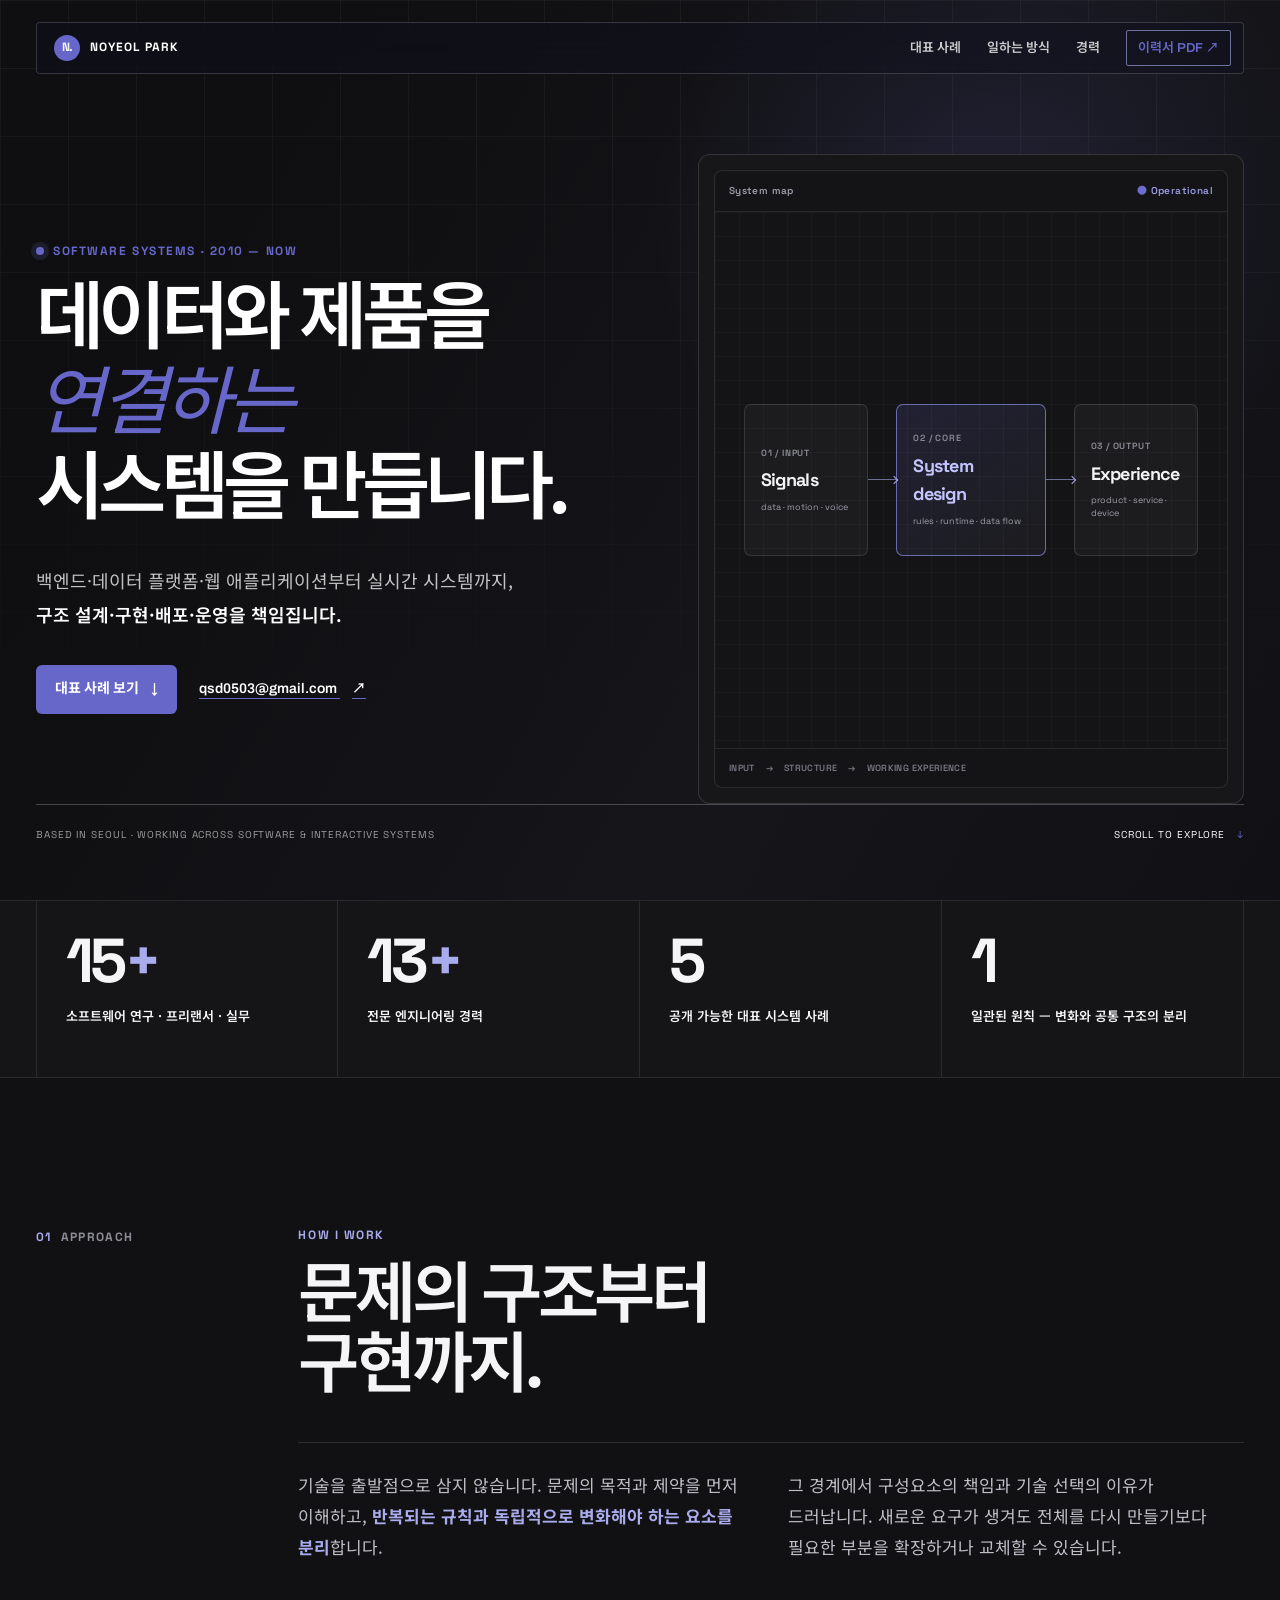
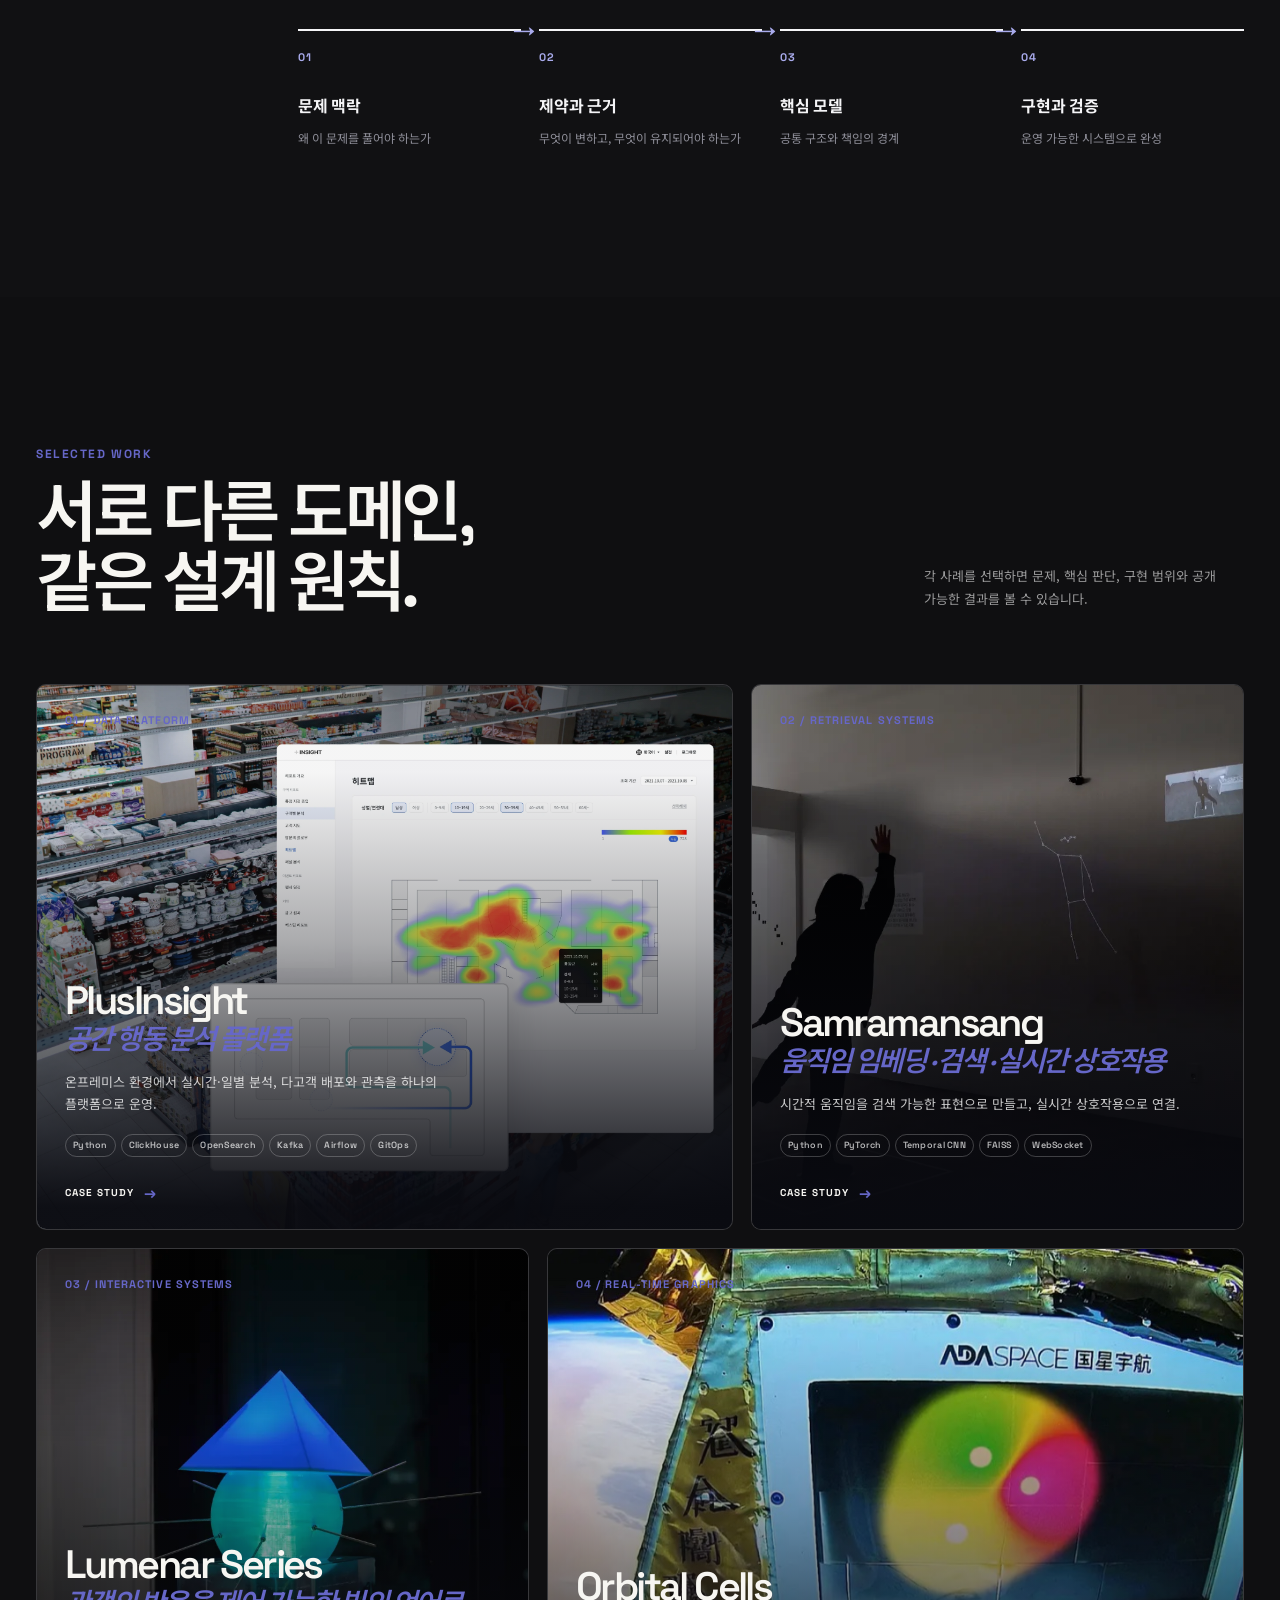
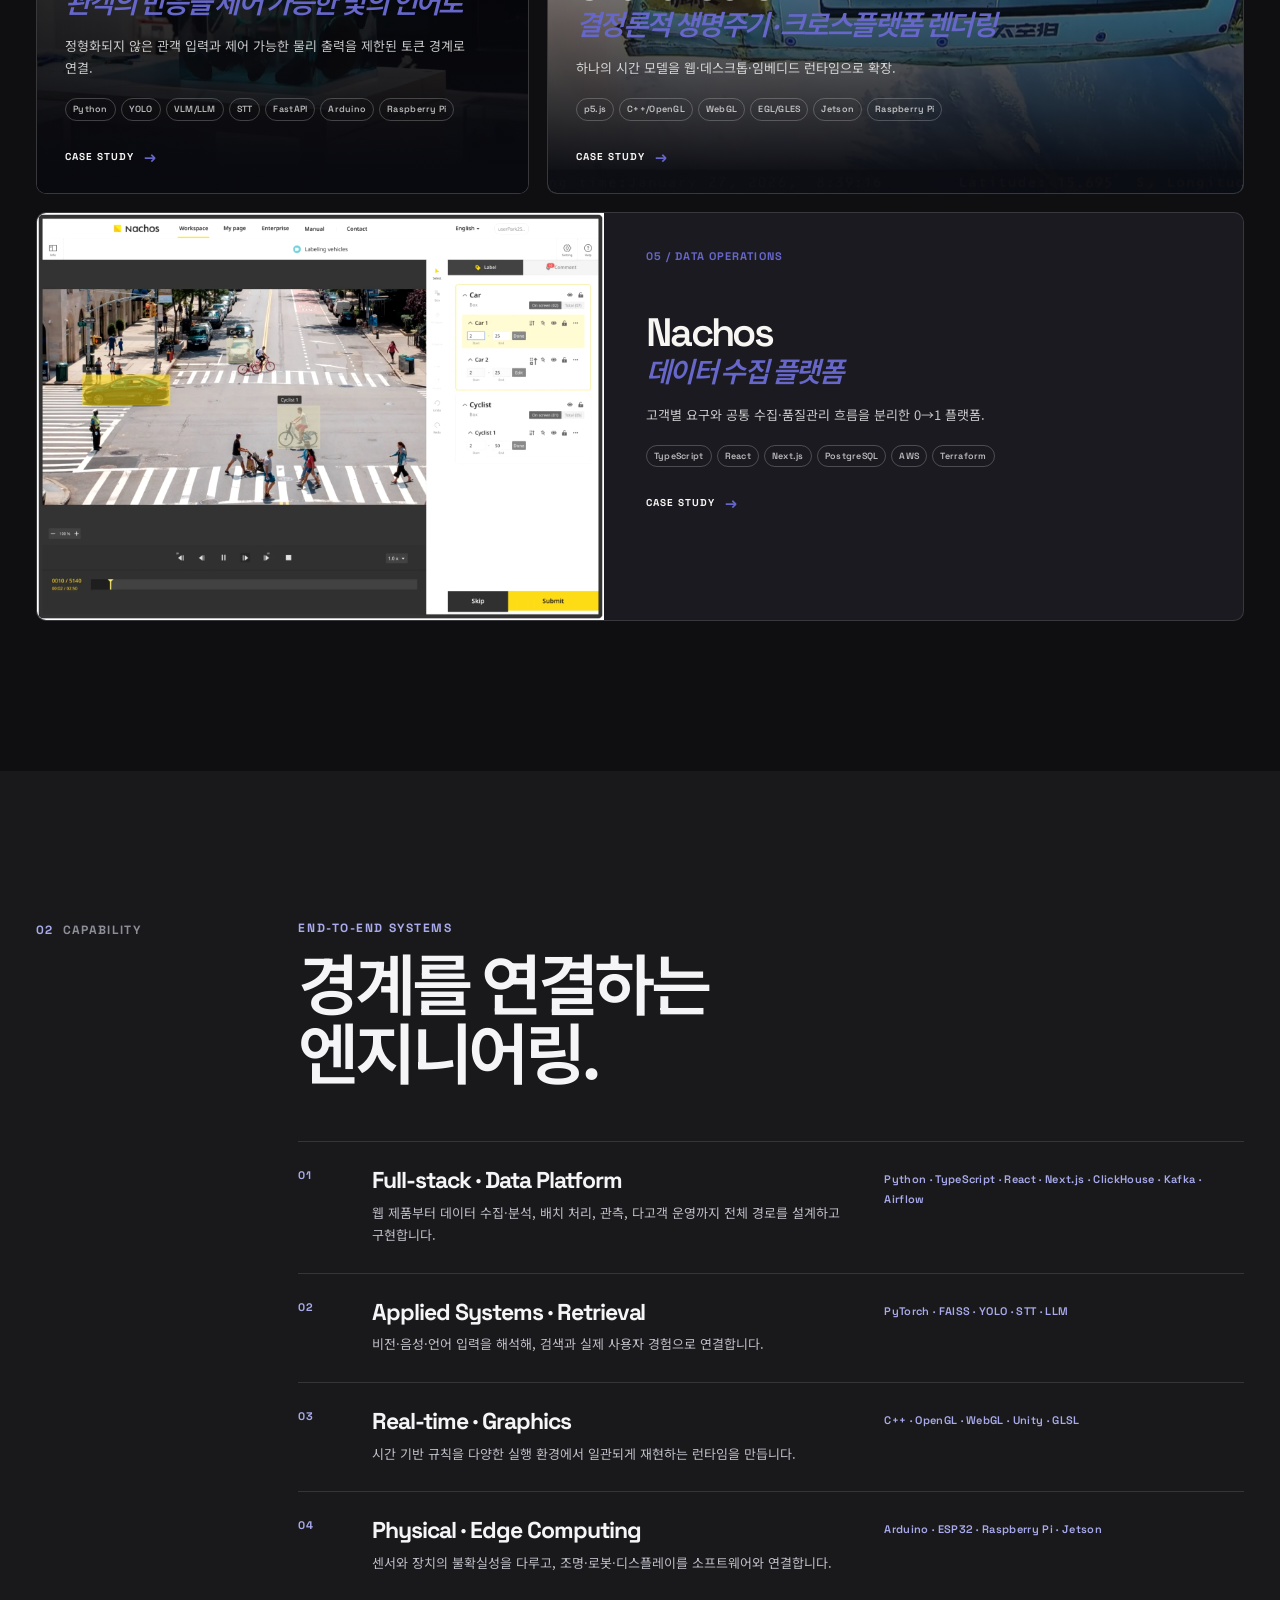
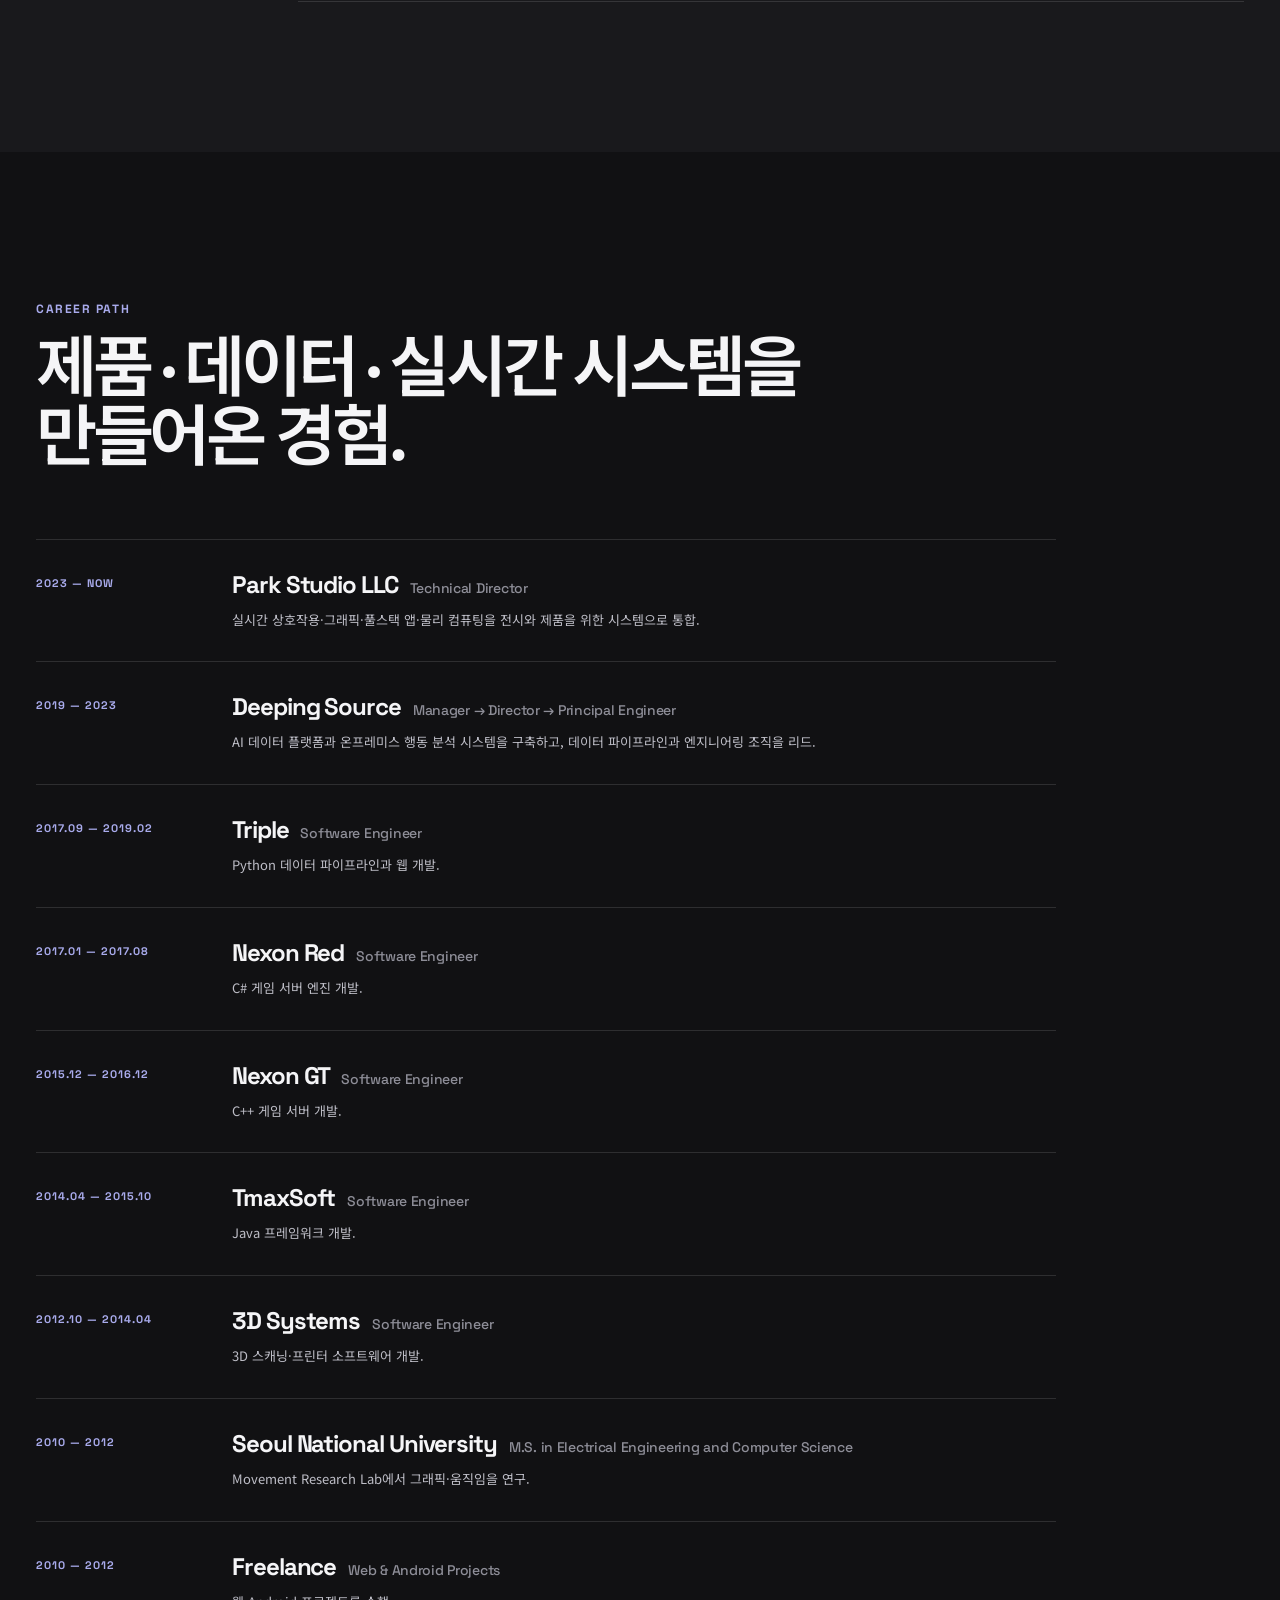
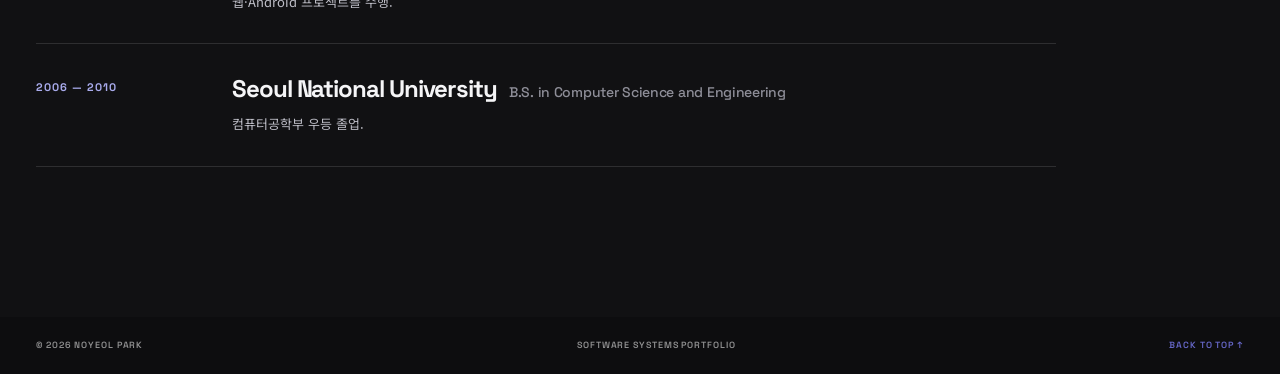
==== index.html @ 17228799 "Add initial project structure and files for portfolio site" ====
<!doctype html>
<html lang="ko">
  <head>
    <meta charset="UTF-8" />
    <meta name="viewport" content="width=device-width, initial-scale=1.0" />
    <meta
      name="description"
      content="박노열 — Backend, Data Systems와 실시간 인터랙티브 시스템을 설계하는 Senior Software Engineer 포트폴리오"
    />
    <title>박노열 — Senior Software Engineer</title>
    <link rel="icon" type="image/svg+xml" href="favicon.svg" />
    <link rel="preconnect" href="https://fonts.googleapis.com" />
    <link rel="preconnect" href="https://fonts.gstatic.com" crossorigin />
    <link
      href="https://fonts.googleapis.com/css2?family=Archivo:wght@400;500;600;700&family=Space+Grotesk:wght@400;500;600;700&family=Noto+Sans+KR:wght@400;500;600;700&display=swap"
      rel="stylesheet"
    />
    <link rel="stylesheet" href="styles.css" />
    <script src="script.js" defer></script>
  </head>
  <body>
    <a class="skip-link" href="#main">본문으로 건너뛰기</a>

    <header class="site-header" data-header>
      <div class="shell nav-wrap">
        <a class="brand" href="#top" aria-label="박노열 포트폴리오 처음으로">
          <span class="brand-mark" aria-hidden="true">N.</span>
          <span class="brand-name">NOYEOL PARK</span>
        </a>
        <button class="menu-button" type="button" aria-expanded="false" aria-controls="site-nav" data-menu-button>
          <span class="sr-only" data-menu-label>메뉴 열기</span>
          <svg viewBox="0 0 24 24" aria-hidden="true"><path d="M3 7h18M3 12h18M3 17h18" /></svg>
        </button>
        <nav class="site-nav" id="site-nav" aria-label="주 메뉴" data-menu>
          <a href="#work">대표 사례</a>
          <a href="#approach">일하는 방식</a>
          <a href="#career">경력</a>
          <a class="nav-resume" href="Noyeol_Resume.pdf" target="_blank" rel="noreferrer">이력서 PDF <span aria-hidden="true">↗</span></a>
        </nav>
      </div>
    </header>

    <main id="main">
      <section class="hero section" id="top">
        <div class="hero-grid shell">
          <div class="hero-copy reveal">
            <p class="eyebrow"><span class="status-dot" aria-hidden="true"></span> SOFTWARE SYSTEMS · 2010 — NOW</p>
            <h1><span class="hero-title-line">데이터와 제품을</span><span><em>연결하는</em><br />시스템을 만듭니다.</span></h1>
            <p class="hero-lede">
              백엔드·데이터 플랫폼·웹 애플리케이션부터 실시간 시스템까지,<br />
              <strong>구조 설계·구현·배포·운영을 책임집니다.</strong>
            </p>
            <div class="hero-actions">
              <a class="button button-primary" href="#work">대표 사례 보기 <span aria-hidden="true">↓</span></a>
              <a class="text-link" href="mailto:qsd0503@gmail.com">qsd0503@gmail.com <span aria-hidden="true">↗</span></a>
            </div>
          </div>
          <div class="hero-art reveal" aria-label="시스템의 입력과 출력이 연결되는 구조 다이어그램" role="img">
            <div class="system-map">
              <div class="system-map-bar"><span>System map</span><span class="map-status">● Operational</span></div>
              <div class="system-map-body">
                <div class="map-node"><small>01 / INPUT</small><strong>Signals</strong><span>data · motion · voice</span></div>
                <div class="map-link" aria-hidden="true"></div>
                <div class="map-node map-node--core"><small>02 / CORE</small><strong>System design</strong><span>rules · runtime · data flow</span></div>
                <div class="map-link" aria-hidden="true"></div>
                <div class="map-node"><small>03 / OUTPUT</small><strong>Experience</strong><span>product · service · device</span></div>
              </div>
              <div class="system-map-footer"><span>INPUT</span><span>→</span><span>STRUCTURE</span><span>→</span><span>WORKING EXPERIENCE</span></div>
            </div>
          </div>
        </div>
        <div class="shell hero-foot reveal">
          <p>BASED IN SEOUL · WORKING ACROSS SOFTWARE &amp; INTERACTIVE SYSTEMS</p>
          <a href="#approach" class="scroll-cue">SCROLL TO EXPLORE <span aria-hidden="true">↓</span></a>
        </div>
      </section>

      <section class="proof-strip" aria-label="핵심 경력 요약">
        <div class="shell proof-grid">
          <div class="proof-item reveal"><strong>15<span>+</span></strong><p>소프트웨어 연구 · 프리랜서 · 실무</p></div>
          <div class="proof-item reveal"><strong>13<span>+</span></strong><p>전문 엔지니어링 경력</p></div>
          <div class="proof-item reveal"><strong>5</strong><p>공개 가능한 대표 시스템 사례</p></div>
          <div class="proof-item reveal"><strong>1</strong><p>일관된 원칙 — 변화와 공통 구조의 분리</p></div>
        </div>
      </section>

      <section class="section approach" id="approach">
        <div class="shell section-grid">
          <div class="section-kicker reveal"><span>01</span><p>APPROACH</p></div>
          <div class="approach-content">
            <p class="section-overline reveal">HOW I WORK</p>
            <h2 class="reveal">문제의 구조부터<br />구현까지.</h2>
            <div class="approach-statement reveal">
              <p>
                기술을 출발점으로 삼지 않습니다. 문제의 목적과 제약을 먼저 이해하고,
                <strong>반복되는 규칙과 독립적으로 변화해야 하는 요소를 분리</strong>합니다.
              </p>
              <p>
                그 경계에서 구성요소의 책임과 기술 선택의 이유가 드러납니다. 새로운 요구가 생겨도
                전체를 다시 만들기보다 필요한 부분을 확장하거나 교체할 수 있습니다.
              </p>
            </div>
            <ol class="reasoning-path reveal" aria-label="문제를 시스템으로 만드는 과정">
              <li><span>01</span><strong>문제 맥락</strong><small>왜 이 문제를 풀어야 하는가</small></li>
              <li><span>02</span><strong>제약과 근거</strong><small>무엇이 변하고, 무엇이 유지되어야 하는가</small></li>
              <li><span>03</span><strong>핵심 모델</strong><small>공통 구조와 책임의 경계</small></li>
              <li><span>04</span><strong>구현과 검증</strong><small>운영 가능한 시스템으로 완성</small></li>
            </ol>
          </div>
        </div>
      </section>

      <section class="section work" id="work">
        <div class="shell">
          <div class="section-heading reveal">
            <div>
              <p class="section-overline">SELECTED WORK</p>
              <h2>서로 다른 도메인,<br />같은 설계 원칙.</h2>
            </div>
            <p class="heading-note">각 사례를 선택하면 문제, 핵심 판단, 구현 범위와 공개 가능한 결과를 볼 수 있습니다.</p>
          </div>

          <div class="project-grid">
            <a class="project-card project-card--wide reveal" href="case-studies/plusinsight.html">
              <span class="project-image"><img src="assets/images/plusinsight/store-insight.webp" alt="PlusInsight 공간 행동 분석 대시보드 화면" width="2450" height="1795" loading="lazy" decoding="async" /></span>
              <span class="project-body">
                <span class="project-number">01 / DATA PLATFORM</span>
                <span class="project-title">PlusInsight<br /><em>공간 행동 분석 플랫폼</em></span>
                <span class="project-summary">온프레미스 환경에서 실시간·일별 분석, 다고객 배포와 관측을 하나의 플랫폼으로 운영.</span>
                <span class="project-tags"><i>Python</i><i>ClickHouse</i><i>OpenSearch</i><i>Kafka</i><i>Airflow</i><i>GitOps</i></span>
                <span class="project-cta">CASE STUDY <b aria-hidden="true">→</b></span>
              </span>
            </a>

            <a class="project-card project-card--image-dark reveal" href="case-studies/samramansang.html">
              <span class="project-image"><img src="assets/images/samramansang/card.webp" alt="Samramansang 전시에서 관객의 움직임과 포즈가 연결된 화면" width="1600" height="901" loading="lazy" decoding="async" /></span>
              <span class="project-body">
                <span class="project-number">02 / RETRIEVAL SYSTEMS</span>
                <span class="project-title">Samramansang<br /><em>움직임 임베딩 · 검색 · 실시간 상호작용</em></span>
                <span class="project-summary">시간적 움직임을 검색 가능한 표현으로 만들고, 실시간 상호작용으로 연결.</span>
                <span class="project-tags"><i>Python</i><i>PyTorch</i><i>Temporal CNN</i><i>FAISS</i><i>WebSocket</i></span>
                <span class="project-cta">CASE STUDY <b aria-hidden="true">→</b></span>
              </span>
            </a>

            <a class="project-card project-card--image-bright reveal" href="case-studies/lumenar.html">
              <span class="project-image"><img src="assets/images/lumemaru/card.webp" alt="Lumemaru 인터랙티브 조명 설치물" width="1600" height="839" loading="lazy" decoding="async" /></span>
              <span class="project-body">
                <span class="project-number">03 / INTERACTIVE SYSTEMS</span>
                <span class="project-title">Lumenar Series<br /><em>관객의 반응을 제어 가능한 빛의 언어로</em></span>
                <span class="project-summary">정형화되지 않은 관객 입력과 제어 가능한 물리 출력을 제한된 토큰 경계로 연결.</span>
                <span class="project-tags"><i>Python</i><i>YOLO</i><i>VLM/LLM</i><i>STT</i><i>FastAPI</i><i>Arduino</i><i>Raspberry Pi</i></span>
                <span class="project-cta">CASE STUDY <b aria-hidden="true">→</b></span>
              </span>
            </a>

            <a class="project-card project-card--orbital reveal" href="case-studies/orbital-cells.html">
              <span class="project-image"><img src="assets/images/orbital_cells/orbital-cells-in-orbit.jpg" alt="Orbital Cells 작품이 위성에서 렌더링된 장면" width="1100" height="618" loading="lazy" decoding="async" /></span>
              <span class="project-body">
                <span class="project-number">04 / REAL-TIME GRAPHICS</span>
                <span class="project-title">Orbital Cells<br /><em>결정론적 생명주기 · 크로스플랫폼 렌더링</em></span>
                <span class="project-summary">하나의 시간 모델을 웹·데스크톱·임베디드 런타임으로 확장.</span>
                <span class="project-tags"><i>p5.js</i><i>C++/OpenGL</i><i>WebGL</i><i>EGL/GLES</i><i>Jetson</i><i>Raspberry Pi</i></span>
                <span class="project-cta">CASE STUDY <b aria-hidden="true">→</b></span>
              </span>
            </a>

            <a class="project-card project-card--nachos reveal" href="case-studies/nachos.html">
              <span class="nachos-visual" aria-hidden="true">
                <img src="assets/images/nachos/card.webp" alt="" width="1600" height="1148" loading="lazy" decoding="async" />
              </span>
              <span class="project-body">
                <span class="project-number">05 / DATA OPERATIONS</span>
                <span class="project-title">Nachos<br /><em>데이터 수집 플랫폼</em></span>
                <span class="project-summary">고객별 요구와 공통 수집·품질관리 흐름을 분리한 0→1 플랫폼.</span>
                <span class="project-tags"><i>TypeScript</i><i>React</i><i>Next.js</i><i>PostgreSQL</i><i>AWS</i><i>Terraform</i></span>
                <span class="project-cta">CASE STUDY <b aria-hidden="true">→</b></span>
              </span>
            </a>
          </div>
        </div>
      </section>

      <section class="section capability" id="capability">
        <div class="shell section-grid">
          <div class="section-kicker reveal"><span>02</span><p>CAPABILITY</p></div>
          <div>
            <div class="section-heading section-heading--compact reveal">
              <div><p class="section-overline">END-TO-END SYSTEMS</p><h2>경계를 연결하는<br />엔지니어링.</h2></div>
            </div>
            <div class="capability-list">
              <article class="capability-row reveal"><span>01</span><div><h3>Full-stack · Data Platform</h3><p>웹 제품부터 데이터 수집·분석, 배치 처리, 관측, 다고객 운영까지 전체 경로를 설계하고 구현합니다.</p></div><p class="tech-list">Python · TypeScript · React · Next.js · ClickHouse · Kafka · Airflow</p></article>
              <article class="capability-row reveal"><span>02</span><div><h3>Applied Systems · Retrieval</h3><p>비전·음성·언어 입력을 해석해, 검색과 실제 사용자 경험으로 연결합니다.</p></div><p class="tech-list">PyTorch · FAISS · YOLO · STT · LLM</p></article>
              <article class="capability-row reveal"><span>03</span><div><h3>Real-time · Graphics</h3><p>시간 기반 규칙을 다양한 실행 환경에서 일관되게 재현하는 런타임을 만듭니다.</p></div><p class="tech-list">C++ · OpenGL · WebGL · Unity · GLSL</p></article>
              <article class="capability-row reveal"><span>04</span><div><h3>Physical · Edge Computing</h3><p>센서와 장치의 불확실성을 다루고, 조명·로봇·디스플레이를 소프트웨어와 연결합니다.</p></div><p class="tech-list">Arduino · ESP32 · Raspberry Pi · Jetson</p></article>
            </div>
          </div>
        </div>
      </section>

      <section class="section career" id="career">
        <div class="shell">
          <div class="section-heading reveal">
            <div><p class="section-overline">CAREER PATH</p><h2>제품 · 데이터 · 실시간 시스템을<br />만들어온 경험.</h2></div>
          </div>
          <ol class="timeline">
            <li class="reveal"><p class="timeline-date">2023 — NOW</p><div><h3>Park Studio LLC <span>Technical Director</span></h3><p>실시간 상호작용·그래픽·풀스택 앱·물리 컴퓨팅을 전시와 제품을 위한 시스템으로 통합.</p></div></li>
            <li class="reveal"><p class="timeline-date">2019 — 2023</p><div><h3>Deeping Source <span>Manager → Director → Principal Engineer</span></h3><p>AI 데이터 플랫폼과 온프레미스 행동 분석 시스템을 구축하고, 데이터 파이프라인과 엔지니어링 조직을 리드.</p></div></li>
            <li class="reveal"><p class="timeline-date">2017.09 — 2019.02</p><div><h3>Triple <span>Software Engineer</span></h3><p>Python 데이터 파이프라인과 웹 개발.</p></div></li>
            <li class="reveal"><p class="timeline-date">2017.01 — 2017.08</p><div><h3>Nexon Red <span>Software Engineer</span></h3><p>C# 게임 서버 엔진 개발.</p></div></li>
            <li class="reveal"><p class="timeline-date">2015.12 — 2016.12</p><div><h3>Nexon GT <span>Software Engineer</span></h3><p>C++ 게임 서버 개발.</p></div></li>
            <li class="reveal"><p class="timeline-date">2014.04 — 2015.10</p><div><h3>TmaxSoft <span>Software Engineer</span></h3><p>Java 프레임워크 개발.</p></div></li>
            <li class="reveal"><p class="timeline-date">2012.10 — 2014.04</p><div><h3>3D Systems <span>Software Engineer</span></h3><p>3D 스캐닝·프린터 소프트웨어 개발.</p></div></li>
            <li class="reveal"><p class="timeline-date">2010 — 2012</p><div><h3>Seoul National University <span>M.S. in Electrical Engineering and Computer Science</span></h3><p>Movement Research Lab에서 그래픽·움직임을 연구.</p></div></li>
            <li class="reveal"><p class="timeline-date">2010 — 2012</p><div><h3>Freelance <span>Web &amp; Android Projects</span></h3><p>웹·Android 프로젝트를 수행.</p></div></li>
            <li class="reveal"><p class="timeline-date">2006 — 2010</p><div><h3>Seoul National University <span>B.S. in Computer Science and Engineering</span></h3><p>컴퓨터공학부 우등 졸업.</p></div></li>
          </ol>
        </div>
      </section>

    </main>

    <footer class="site-footer">
      <div class="shell"><p>© <span data-year></span> NOYEOL PARK</p><p>SOFTWARE SYSTEMS PORTFOLIO</p><a href="#top">BACK TO TOP ↑</a></div>
    </footer>

  </body>
</html>
---- styles.css ----
@import url('https://fonts.googleapis.com/css2?family=Archivo:wght@400;500;600;700&family=Noto+Sans+KR:wght@400;500;600;700&family=Space+Grotesk:wght@400;500;600;700&display=swap');

:root {
  --ink: #10111d;
  --ink-soft: #282b3a;
  --paper: #f3f1ec;
  --paper-deep: #e8e5de;
  --acid: #d7fb44;
  --acid-deep: #b4dc1a;
  --blue: #1734cd;
  --orange: #f06e3d;
  --line: rgba(16, 17, 29, .17);
  --muted: #686a77;
  --shell: min(1240px, calc(100vw - 72px));
  --display: 'Space Grotesk', 'Noto Sans KR', sans-serif;
  --body: 'Archivo', 'Noto Sans KR', sans-serif;
}

* { box-sizing: border-box; }
html { scroll-behavior: smooth; scroll-padding-top: 78px; }
body { margin: 0; background: var(--paper); color: var(--ink); font-family: var(--body); font-size: 16px; line-height: 1.6; overflow-x: hidden; }
button, a { font: inherit; }
button { border: 0; }
a { color: inherit; }
img { display: block; max-width: 100%; }
::selection { background: var(--acid); color: var(--ink); }

.shell { width: var(--shell); margin-inline: auto; }
.section { padding: 150px 0; }
.skip-link { position: fixed; left: 12px; top: -100px; z-index: 200; padding: 10px 14px; background: var(--acid); color: var(--ink); font-weight: 700; text-decoration: none; }
.skip-link:focus { top: 12px; }
.sr-only { clip: rect(0 0 0 0); clip-path: inset(50%); height: 1px; overflow: hidden; position: absolute; white-space: nowrap; width: 1px; }

.site-header { position: fixed; inset: 0 0 auto; z-index: 50; padding-top: 22px; transition: padding .25s ease; }
.site-header::before { content: ''; position: absolute; inset: 0 0 auto; height: 100%; background: linear-gradient(to bottom, rgba(16,17,29,.66), transparent); opacity: 0; transition: opacity .25s ease; pointer-events: none; }
.site-header.is-scrolled { padding-top: 10px; }
.site-header.is-scrolled::before { opacity: 1; height: 90px; }
.nav-wrap { position: relative; display: flex; align-items: center; justify-content: space-between; min-height: 52px; border: 1px solid rgba(255,255,255,.16); border-radius: 4px; padding: 0 12px 0 17px; color: #fff; background: rgba(16,17,29,.55); backdrop-filter: blur(14px); }
.brand { display: flex; align-items: center; gap: 10px; text-decoration: none; font-family: var(--display); letter-spacing: .08em; font-size: 12px; font-weight: 700; }
.brand-mark { display: grid; place-items: center; width: 26px; height: 26px; background: var(--acid); color: var(--ink); border-radius: 50%; letter-spacing: -.08em; }
.site-nav { display: flex; align-items: center; gap: 26px; }
.site-nav a { color: rgba(255,255,255,.78); font-size: 13px; font-weight: 600; text-decoration: none; transition: color .2s ease; }
.site-nav a:hover, .site-nav a:focus-visible { color: var(--acid); }
.site-nav .nav-resume { padding: 7px 11px; border: 1px solid rgba(215,251,68,.6); border-radius: 2px; color: var(--acid); }
.menu-button { display: none; background: transparent; color: white; width: 44px; height: 44px; padding: 10px; cursor: pointer; }
.menu-button svg { width: 100%; height: 100%; fill: none; stroke: currentColor; stroke-width: 1.8; stroke-linecap: round; }

.hero { position: relative; min-height: 100svh; padding: 154px 0 44px; color: #fff; overflow: hidden; background: #10111d; }
.hero::before { content: ''; position: absolute; inset: 0; pointer-events: none; background: radial-gradient(circle at 69% 32%, rgba(69,88,255,.28), transparent 26%), radial-gradient(circle at 36% 78%, rgba(215,251,68,.11), transparent 22%), linear-gradient(115deg, #12131f 12%, #16192d 65%, #090a10); }
.hero::after { content: ''; position: absolute; inset: 0; background-image: linear-gradient(rgba(255,255,255,.045) 1px, transparent 1px), linear-gradient(90deg, rgba(255,255,255,.045) 1px, transparent 1px); background-size: 68px 68px; mask-image: linear-gradient(to bottom, #000 10%, transparent 90%); pointer-events: none; }
.hero-grid { position: relative; z-index: 1; display: grid; grid-template-columns: 1.06fr .94fr; align-items: center; gap: 46px; min-height: calc(100svh - 250px); }
.eyebrow, .section-overline, .case-index { margin: 0 0 18px; font-family: var(--display); font-size: 12px; font-weight: 700; line-height: 1.2; letter-spacing: .13em; }
.eyebrow { color: var(--acid); display: flex; align-items: center; gap: 9px; }
.status-dot { display: inline-block; width: 8px; height: 8px; border-radius: 50%; background: var(--acid); box-shadow: 0 0 0 6px rgba(215,251,68,.12); }
.hero h1 { max-width: 700px; margin: 0; font-family: var(--display); font-size: clamp(54px, 5.8vw, 88px); line-height: 1.14; letter-spacing: -.075em; font-weight: 600; word-break: keep-all; }
.hero-title-line { display: block; }
h1 em, h2 em { font-family: Georgia, 'Noto Serif KR', serif; font-weight: 400; letter-spacing: -.06em; }
.hero h1 em { color: var(--acid); font-family: inherit; font-style: italic; }
.hero-lede { max-width: 570px; margin: 34px 0; color: rgba(255,255,255,.74); font-family: 'Noto Sans KR', sans-serif; font-size: 18px; line-height: 1.85; word-break: keep-all; }
.hero-lede strong { color: white; font-weight: 600; }
.hero-actions { display: flex; align-items: center; flex-wrap: wrap; gap: 22px; }
.button { display: inline-flex; align-items: center; justify-content: center; min-height: 49px; padding: 0 19px; text-decoration: none; font-weight: 700; font-size: 14px; transition: transform .2s ease, background .2s ease; }
.button-primary { color: var(--ink); background: var(--acid); }
.button-primary:hover { background: #ecff92; transform: translateY(-2px); }
.button span, .text-link span { margin-left: 12px; }
.text-link { color: white; text-underline-offset: 5px; text-decoration-color: var(--acid); font-size: 14px; font-weight: 600; }
.text-link:hover { color: var(--acid); }

.hero-art { position: relative; align-self: stretch; min-height: 490px; border: 1px solid rgba(255,255,255,.17); overflow: hidden; isolation: isolate; background: linear-gradient(145deg, rgba(255,255,255,.035), rgba(255,255,255,0)); }
.hero-art::before { content: ''; position: absolute; inset: 12%; border: 1px solid rgba(215,251,68,.3); border-radius: 50%; transform: scaleY(.54); }
.hero-art::after { content: ''; position: absolute; width: 72%; height: 72%; left: 14%; top: 14%; border: 1px dashed rgba(255,255,255,.25); border-radius: 50%; transform: scaleY(.54) rotate(24deg); }
.orb { position: absolute; z-index: 2; border-radius: 50%; mix-blend-mode: screen; }
.orb-one { width: 220px; height: 220px; left: 28%; top: 28%; background: radial-gradient(circle at 36% 32%, #d7fb44, #375bcf 38%, #122160 70%, transparent 73%); box-shadow: 0 0 80px #2746c9; animation: float 8s ease-in-out infinite; }
.orb-two { width: 107px; height: 107px; right: 15%; top: 20%; background: radial-gradient(circle at 30% 27%, #f6e4c9, #f16c43 40%, #572064 73%, transparent 76%); box-shadow: 0 0 54px #ee704a; animation: float 6.5s ease-in-out -2.2s infinite; }
.orb-three { width: 66px; height: 66px; left: 12%; bottom: 20%; background: radial-gradient(circle at 35% 30%, #fff, #aeb6ff 38%, #2346b4 72%, transparent 75%); box-shadow: 0 0 34px #5a6cfb; animation: float 7s ease-in-out -4s infinite; }
.signal { position: absolute; z-index: 1; height: 1px; transform-origin: left; background: linear-gradient(90deg, transparent, var(--acid), transparent); opacity: .7; }
.signal-one { width: 67%; left: 12%; top: 52%; transform: rotate(-29deg); }
.signal-two { width: 52%; left: 42%; top: 70%; transform: rotate(-119deg); }
.hero-label { position: absolute; z-index: 4; color: rgba(255,255,255,.6); font-family: var(--display); font-size: 10px; line-height: 1.5; letter-spacing: .09em; }
.hero-label b { color: var(--acid); font-weight: 600; }
.label-input { top: 11%; left: 8%; }.label-core { left: 40%; bottom: 13%; }.label-output { right: 5%; top: 54%; text-align: right; }
.art-caption { position: absolute; bottom: 16px; left: 18px; z-index: 4; margin: 0; color: rgba(255,255,255,.45); font-family: var(--display); font-size: 9px; letter-spacing: .11em; }
.hero-foot { position: relative; z-index: 1; display: flex; align-items: center; justify-content: space-between; padding-top: 22px; border-top: 1px solid rgba(255,255,255,.23); color: rgba(255,255,255,.58); font-family: var(--display); font-size: 10px; letter-spacing: .09em; }
.hero-foot p { margin: 0; }.scroll-cue { color: white; text-decoration: none; }.scroll-cue span { color: var(--acid); margin-left: 8px; }

.proof-strip { background: var(--acid); color: var(--ink); }
.proof-grid { display: grid; grid-template-columns: repeat(4, 1fr); }
.proof-item { min-height: 176px; padding: 29px 29px 24px; border-right: 1px solid rgba(16,17,29,.35); }.proof-item:first-child { border-left: 1px solid rgba(16,17,29,.35); }
.proof-item strong { display: block; font-family: var(--display); font-size: 62px; line-height: 1; letter-spacing: -.06em; }.proof-item strong span { color: var(--blue); }.proof-item p { max-width: 175px; margin: 14px 0 0; font-family: 'Noto Sans KR', sans-serif; font-size: 13px; line-height: 1.6; font-weight: 600; word-break: keep-all; }.proof-item:first-child p, .proof-item:nth-child(4) p { max-width: none; white-space: nowrap; }

.section-grid { display: grid; grid-template-columns: 160px 1fr; gap: clamp(48px, 8vw, 154px); }
.section-kicker { display: flex; gap: 9px; align-items: baseline; color: var(--muted); font-family: var(--display); font-size: 12px; font-weight: 700; letter-spacing: .11em; }.section-kicker span { color: var(--blue); }.section-kicker p { margin: 0; }
.section-overline { color: var(--blue); }.approach h2, .section-heading h2, .contact h2 { margin: 0; font-family: var(--display); font-size: clamp(42px, 5.2vw, 74px); font-weight: 600; letter-spacing: -.065em; line-height: 1.04; word-break: keep-all; }
.approach-statement { display: grid; grid-template-columns: 1fr 1fr; gap: 34px; max-width: 960px; margin-top: 43px; padding-top: 27px; border-top: 1px solid var(--line); }.approach-statement p { margin: 0; color: var(--ink-soft); font-family: 'Noto Sans KR', sans-serif; font-size: 17px; line-height: 1.82; word-break: keep-all; }.approach-statement strong { color: var(--blue); }
.reasoning-path { display: grid; grid-template-columns: repeat(4, 1fr); gap: 18px; margin: 66px 0 0; padding: 0; list-style: none; }.reasoning-path li { position: relative; padding-top: 18px; border-top: 2px solid var(--ink); }.reasoning-path li::after { content: '→'; position: absolute; right: -14px; top: -17.5px; color: var(--blue); font-size: 22px; }.reasoning-path li:last-child::after { display: none; }.reasoning-path span { display: block; color: var(--blue); font-family: var(--display); font-size: 11px; font-weight: 700; letter-spacing: .08em; }.reasoning-path strong { display: block; margin-top: 28px; font-size: 16px; }.reasoning-path small { display: block; margin-top: 8px; color: var(--muted); font-family: 'Noto Sans KR', sans-serif; font-size: 12px; line-height: 1.6; word-break: keep-all; }

.work { background: var(--ink); color: #f7f6f2; }.section-heading { display: flex; align-items: flex-end; justify-content: space-between; gap: 38px; margin-bottom: 66px; }.work .section-overline { color: var(--acid); }.heading-note { max-width: 320px; margin: 0 0 7px; color: rgba(255,255,255,.58); font-family: 'Noto Sans KR', sans-serif; font-size: 13px; line-height: 1.75; word-break: keep-all; }
.project-grid { display: grid; grid-template-columns: repeat(12, 1fr); gap: 18px; }.project-card { position: relative; display: flex; flex-direction: column; min-height: 546px; overflow: hidden; padding: 0; text-align: left; color: inherit; border: 1px solid rgba(255,255,255,.2); background: #1b1d2c; cursor: pointer; text-decoration: none; transition: transform .25s ease, border-color .25s ease; }.project-card:hover { transform: translateY(-5px); border-color: var(--acid); }.project-card:focus-visible { outline: 3px solid var(--acid); outline-offset: 4px; }.project-card--wide { grid-column: span 7; }.project-card--image-dark { grid-column: span 5; }.project-card--image-bright { grid-column: span 5; }.project-card--orbital { grid-column: span 7; }.project-card--nachos { grid-column: span 12; min-height: 358px; flex-direction: row; background: #1821a0; }
.project-image { position: absolute; inset: 0; }.project-image::after { content: ''; position: absolute; inset: 0; background: linear-gradient(to top, rgba(9,10,16,.97) 4%, rgba(9,10,16,.34) 53%, rgba(9,10,16,.04) 84%); }.project-image img { width: 100%; height: 100%; object-fit: cover; transition: transform .6s cubic-bezier(.2,.8,.2,1); }.project-card:hover .project-image img { transform: scale(1.045); }.project-card--wide .project-image img { object-position: 50% 50%; }.project-card--image-dark .project-image img { object-position: 53% 50%; }.project-card--image-bright .project-image img { object-position: center; }.project-card--orbital .project-image img { object-position: center; }
.project-body { position: relative; z-index: 2; display: flex; flex: 1; flex-direction: column; align-items: flex-start; padding: 27px 28px 26px; }.project-number { color: var(--acid); font-family: var(--display); font-size: 11px; font-weight: 700; letter-spacing: .1em; }.project-title { display: block; margin-top: auto; font-family: var(--display); font-size: clamp(28px, 3.1vw, 45px); font-weight: 600; line-height: 1.01; letter-spacing: -.065em; }.project-title em { display: block; margin-top: 5px; font-size: .7em; color: var(--acid); }.project-summary { display: block; max-width: 430px; margin-top: 17px; color: rgba(255,255,255,.77); font-family: 'Noto Sans KR', sans-serif; font-size: 13px; line-height: 1.7; word-break: keep-all; }.project-tags { display: flex; flex-wrap: wrap; gap: 5px; margin-top: 19px; }.project-tags i { padding: 3px 7px; border: 1px solid rgba(255,255,255,.35); border-radius: 20px; color: rgba(255,255,255,.8); font-family: var(--display); font-size: 9px; font-style: normal; font-weight: 600; letter-spacing: .03em; }.project-cta { display: block; margin-top: 22px; font-family: var(--display); font-size: 10px; font-weight: 700; letter-spacing: .1em; }.project-cta b { position: relative; top: 2px; display: inline-block; margin-left: 6px; color: var(--acid); font-size: 15px; transition: transform .2s ease; }.project-card:hover .project-cta b { transform: translate(3px, 0); }
.nachos-visual { position: relative; flex: 0 0 47%; overflow: hidden; background: radial-gradient(circle at 45% 48%, #3448ff, #1927a2 55%, #11176f); }.nachos-visual::before, .nachos-visual::after { content: ''; position: absolute; border: 1px solid rgba(215,251,68,.56); transform: rotate(-27deg); }.nachos-visual::before { width: 112%; height: 42%; left: -27%; top: 29%; }.nachos-visual::after { width: 50%; height: 141%; left: 29%; top: -21%; }.data-node { position: absolute; width: 16px; height: 16px; border-radius: 50%; border: 3px solid var(--acid); box-shadow: 0 0 0 7px rgba(215,251,68,.11); }.node-a { left: 24%; top: 36%; }.node-b { left: 52%; top: 23%; }.node-c { left: 69%; top: 62%; }.node-d { left: 36%; top: 73%; }.data-line { position: absolute; height: 1px; background: var(--acid); transform-origin: left; }.line-a { width: 32%; left: 25%; top: 39%; transform: rotate(-25deg); }.line-b { width: 36%; left: 52%; top: 26%; transform: rotate(58deg); }.line-c { width: 41%; left: 38%; top: 74%; transform: rotate(-17deg); }.data-label { position: absolute; top: 43%; left: 41%; color: white; font-family: var(--display); font-size: 16px; line-height: 1.08; font-weight: 700; letter-spacing: -.04em; }.project-card--nachos .project-body { padding: 35px 42px; }.project-card--nachos .project-title { margin-top: 48px; }.project-card--nachos .project-summary { max-width: 550px; }
.nachos-visual::before, .nachos-visual::after { content: none; }.nachos-visual img { width: 100%; height: 100%; object-fit: cover; object-position: 50% 42%; filter: saturate(.88) contrast(1.04); transition: transform .6s cubic-bezier(.2,.8,.2,1); }.project-card--nachos:hover .nachos-visual img { transform: scale(1.04); }.case-page-media--nachos { display: grid; place-items: center; height: min(62vw, 720px); background: #17171b; }.case-page-media--nachos img { object-fit: contain; }

.capability { background: var(--paper-deep); }.section-heading--compact { margin-bottom: 50px; }.capability-list { border-top: 1px solid var(--line); }.capability-row { display: grid; grid-template-columns: 55px 1fr minmax(180px, .73fr); gap: 19px; padding: 25px 0 27px; border-bottom: 1px solid var(--line); }.capability-row > span { color: var(--blue); font-family: var(--display); font-size: 11px; font-weight: 700; letter-spacing: .1em; }.capability-row h3 { margin: 0; font-family: var(--display); font-size: 23px; line-height: 1.2; letter-spacing: -.045em; }.capability-row p { margin: 7px 0 0; color: var(--ink-soft); font-family: 'Noto Sans KR', sans-serif; font-size: 13px; line-height: 1.68; word-break: keep-all; }.capability-row .tech-list { margin: 3px 0 0; color: var(--blue); font-family: var(--display); font-size: 11px; font-weight: 600; line-height: 1.8; letter-spacing: .03em; }

.career { background: #f9f8f5; }.timeline { max-width: 1020px; margin: 0; padding: 0; list-style: none; border-top: 1px solid var(--line); }.timeline li { display: grid; grid-template-columns: 165px 1fr; gap: 31px; padding: 30px 0; border-bottom: 1px solid var(--line); }.timeline-date { margin: 5px 0 0; color: var(--blue); font-family: var(--display); font-size: 11px; font-weight: 700; letter-spacing: .09em; }.timeline h3 { margin: 0; font-family: var(--display); font-size: 24px; line-height: 1.25; letter-spacing: -.045em; }.timeline h3 span { margin-left: 7px; color: var(--muted); font-size: 14px; font-weight: 500; letter-spacing: -.02em; }.timeline li div > p { max-width: 650px; margin: 9px 0 0; color: var(--ink-soft); font-family: 'Noto Sans KR', sans-serif; font-size: 13px; line-height: 1.75; word-break: keep-all; }

.more-work { padding-top: 0; background: #f9f8f5; }.more-work-grid { display: grid; grid-template-columns: .95fr 1.05fr; gap: 90px; padding-top: 116px; border-top: 1px solid var(--line); }.more-work-intro h2 { margin: 0; font-family: var(--display); font-size: clamp(36px, 3.5vw, 54px); line-height: 1.05; letter-spacing: -.06em; }.more-work-list { border-top: 1px solid var(--ink); }.more-work-item { display: grid; grid-template-columns: 150px 1fr auto; gap: 20px; align-items: start; padding: 23px 0; border-bottom: 1px solid var(--line); text-decoration: none; transition: padding .2s ease, color .2s ease; }.more-work-item:hover { padding-inline: 10px; color: var(--blue); }.more-work-item span { font-family: var(--display); font-size: 13px; font-weight: 700; letter-spacing: .03em; }.more-work-item p { margin: 0; color: var(--ink-soft); font-family: 'Noto Sans KR', sans-serif; font-size: 13px; line-height: 1.7; word-break: keep-all; }.more-work-item b { color: var(--blue); font-size: 18px; }

.contact { position: relative; overflow: hidden; color: #fff; background: #15172a; }.contact::before { content: ''; position: absolute; width: min(900px, 90vw); aspect-ratio: 1; top: -45%; right: -20%; border-radius: 50%; background: radial-gradient(circle, rgba(215,251,68,.35), rgba(23,52,205,.2) 43%, transparent 68%); filter: blur(10px); }.contact-inner { position: relative; z-index: 1; }.contact .section-overline { color: var(--acid); }.contact h2 { max-width: 850px; font-size: clamp(52px, 6.8vw, 100px); }.contact h2 em { color: var(--acid); }.contact-links { display: flex; align-items: baseline; gap: 30px; margin-top: 46px; }.email-link { color: var(--acid); font-family: var(--display); font-size: clamp(23px, 3.3vw, 44px); font-weight: 600; letter-spacing: -.05em; text-decoration-thickness: 1px; text-underline-offset: 7px; }.phone-link { color: rgba(255,255,255,.65); font-family: var(--display); font-size: 14px; font-weight: 600; text-decoration: none; }.contact-note { margin: 72px 0 0; color: rgba(255,255,255,.55); font-family: var(--display); font-size: 10px; letter-spacing: .09em; line-height: 1.8; }
.site-footer { padding: 21px 0; color: rgba(255,255,255,.54); background: #10111d; font-family: var(--display); font-size: 9px; font-weight: 600; letter-spacing: .1em; }.site-footer .shell { display: flex; justify-content: space-between; gap: 20px; }.site-footer p { margin: 0; }.site-footer a { color: var(--acid); text-decoration: none; }


.reveal { opacity: 0; transform: translateY(20px); transition: opacity .7s ease, transform .7s ease; }.reveal.is-visible { opacity: 1; transform: translateY(0); }
@keyframes float { 50% { transform: translate3d(0, -16px, 0); } }

@media (max-width: 900px) {
  :root { --shell: min(100% - 40px, 1240px); }
  .site-header { padding-top: 10px; }.nav-wrap { min-height: 52px; }.menu-button { display: block; }.site-nav { position: absolute; top: calc(100% + 7px); right: 0; left: 0; display: none; flex-direction: column; align-items: stretch; gap: 0; padding: 7px; border: 1px solid rgba(255,255,255,.15); background: #171927; }.site-nav.is-open { display: flex; }.site-nav a { padding: 12px 11px; }.site-nav .nav-resume { margin: 5px 4px; text-align: center; }.hero { padding-top: 127px; }.hero-grid { grid-template-columns: 1fr; gap: 42px; }.hero-art { min-height: 355px; }.hero-foot { margin-top: 38px; }.proof-grid { grid-template-columns: repeat(2, 1fr); }.proof-item:nth-child(3) { border-left: 1px solid rgba(16,17,29,.35); }.section-grid { grid-template-columns: 1fr; gap: 44px; }.section-kicker { position: static; }.section-heading { display: block; margin-bottom: 48px; }.heading-note { margin: 22px 0 0; }.project-card--wide, .project-card--image-dark, .project-card--image-bright, .project-card--orbital { grid-column: span 6; }.project-card--nachos { grid-column: span 12; }.capability-row { grid-template-columns: 40px 1fr; }.capability-row .tech-list { grid-column: 2; }.more-work-grid { grid-template-columns: 1fr; gap: 54px; }.section { padding: 110px 0; }
  .menu-button { display: grid; place-items: center; margin-left: auto; }
}
@media (max-width: 620px) {
  :root { --shell: calc(100vw - 32px); }
  .brand-name { display: none; }.hero { padding-bottom: 28px; }.hero h1 { font-size: clamp(50px, 15vw, 76px); }.hero-lede { margin: 28px 0; font-size: 15px; }.hero-actions { align-items: flex-start; flex-direction: column; gap: 20px; }.hero-art { min-height: 300px; }.orb-one { width: 158px; height: 158px; }.orb-two { width: 80px; height: 80px; }.hero-foot { flex-direction: column; align-items: flex-start; gap: 12px; line-height: 1.5; }.proof-item { min-height: 143px; padding: 21px 17px; }.proof-item strong { font-size: 49px; }.proof-item p { margin-top: 9px; font-size: 11px; }.proof-item:first-child p { font-size: 10px; letter-spacing: -.04em; }.proof-item:nth-child(4) p { font-size: 9px; letter-spacing: -.06em; }.section { padding: 87px 0; }.section-grid { gap: 30px; }.approach h2, .section-heading h2 { font-size: clamp(38px, 11vw, 55px); }.approach-statement { grid-template-columns: 1fr; gap: 16px; margin-top: 30px; }.approach-statement p { font-size: 15px; }.reasoning-path { grid-template-columns: 1fr 1fr; gap: 26px 18px; margin-top: 47px; }.reasoning-path li::after { display: none; }.reasoning-path strong { margin-top: 17px; }.project-grid { grid-template-columns: 1fr; gap: 13px; }.project-card, .project-card--wide, .project-card--image-dark, .project-card--image-bright, .project-card--orbital { grid-column: auto; min-height: 454px; }.project-card--nachos { grid-column: auto; min-height: 500px; flex-direction: column; }.nachos-visual { flex: 0 0 45%; }.project-card--nachos .project-body { padding: 25px; }.project-card--nachos .project-title { margin-top: 24px; }.project-body { padding: 22px; }.project-title { font-size: 34px; }.capability-row { gap: 12px; padding: 21px 0; }.capability-row h3 { font-size: 20px; }.timeline li { grid-template-columns: 1fr; gap: 8px; padding: 25px 0; }.timeline h3 { font-size: 20px; }.timeline h3 span { display: block; margin: 6px 0 0; font-size: 13px; }.more-work-grid { padding-top: 82px; }.more-work-item { grid-template-columns: 1fr auto; gap: 8px 20px; }.more-work-item p { grid-column: 1; }.more-work-item b { grid-column: 2; grid-row: 1; }.contact h2 { font-size: clamp(47px, 14vw, 72px); }.contact-links { align-items: flex-start; flex-direction: column; gap: 15px; margin-top: 33px; }.email-link { font-size: 24px; word-break: break-all; }.site-footer .shell { display: grid; grid-template-columns: 1fr auto; }.site-footer p:nth-child(2) { display: none; }
  .hero h1 { max-width: 100%; font-size: clamp(38px, 10.2vw, 48px); letter-spacing: -.09em; }
  .hero-title-line { margin-bottom: 3px; }
  .hero h1 > span:not(.hero-title-line) { display: block; }
  .hero-copy { min-width: 0; }
  .hero-lede { max-width: 335px; overflow-wrap: anywhere; word-break: normal; }
}
@media (prefers-reduced-motion: reduce) {
  html { scroll-behavior: auto; }.reveal { opacity: 1; transform: none; transition: none; }.orb { animation: none; }.project-card, .project-image img, .button { transition: none; }
}

/* Refined dark product surface — muted indigo replaces the earlier fluorescent accent. */
:root {
  --ink: #f5f5f7;
  --ink-soft: #bebec7;
  --paper: #111113;
  --paper-deep: #19191c;
  --acid: #6667c8;
  --acid-deep: #5657ae;
  --blue: #a9abec;
  --orange: #8d8e9b;
  --line: rgba(255, 255, 255, .12);
  --muted: #8e8e98;
}

body { background: var(--paper); }
::selection { color: #fff; }
.site-nav .nav-resume { border-color: rgba(169,171,236,.62); }
.hero { background: #0f0f11; }
.hero::before { background: radial-gradient(circle at 77% 24%, rgba(102,103,200,.15), transparent 28%), linear-gradient(120deg, #0f0f11 20%, #15151a 64%, #101015); }
.status-dot { box-shadow: 0 0 0 5px rgba(102,103,200,.16); }
.button-primary { color: #fff; background: var(--acid); border-radius: 6px; }
.button-primary:hover { background: #7779da; }

.hero-art { min-height: 440px; padding: 15px; border: 1px solid rgba(255,255,255,.13); border-radius: 12px; background: #17171a; }
.hero-art::before, .hero-art::after { content: none; }
.system-map { display: flex; height: 100%; min-height: 408px; flex-direction: column; border: 1px solid rgba(255,255,255,.1); border-radius: 8px; overflow: hidden; background: #141417; }
.system-map-bar, .system-map-footer { display: flex; align-items: center; justify-content: space-between; padding: 12px 14px; color: #9d9da7; border-bottom: 1px solid rgba(255,255,255,.09); font-family: var(--display); font-size: 10px; font-weight: 600; letter-spacing: .04em; }
.system-map-footer { justify-content: flex-start; gap: 11px; margin-top: auto; border-top: 1px solid rgba(255,255,255,.09); border-bottom: 0; color: #777782; font-size: 9px; }
.map-status { color: #9b9ce4; }.map-status::first-letter { color: #6b6ccd; }
.system-map-body { display: grid; flex: 1; grid-template-columns: 1fr 28px 1.2fr 28px 1fr; align-items: center; gap: 0; padding: 29px; background-image: linear-gradient(rgba(255,255,255,.028) 1px, transparent 1px), linear-gradient(90deg, rgba(255,255,255,.028) 1px, transparent 1px); background-size: 24px 24px; }
.map-node { display: flex; min-height: 152px; flex-direction: column; justify-content: center; gap: 6px; padding: 16px; border: 1px solid rgba(255,255,255,.12); border-radius: 7px; background: rgba(255,255,255,.035); }
.map-node small { color: #858590; font-family: var(--display); font-size: 9px; font-weight: 700; letter-spacing: .09em; }.map-node strong { color: #f3f3f6; font-family: var(--display); font-size: 18px; letter-spacing: -.04em; }.map-node span { color: #9d9da8; font-family: var(--display); font-size: 9px; line-height: 1.45; }.map-node--core { border-color: rgba(136,137,222,.72); background: linear-gradient(145deg, rgba(102,103,200,.17), rgba(255,255,255,.035)); }.map-node--core strong { color: #c4c5ff; }
.map-link { position: relative; height: 1px; background: rgba(169,171,236,.6); }.map-link::after { content: ''; position: absolute; top: 50%; right: -1px; width: 5px; height: 5px; border-top: 1px solid #a9abec; border-right: 1px solid #a9abec; transform: translateY(-50%) rotate(45deg); }

.proof-strip { border-block: 1px solid rgba(255,255,255,.09); color: var(--ink); background: #151518; }.proof-item, .proof-item:first-child { border-color: rgba(255,255,255,.09); }.proof-item strong span { color: var(--blue); }
.work { background: #0f0f11; }.project-card { border-color: rgba(255,255,255,.13); border-radius: 10px; background: #1a1a1e; }.project-card:hover { border-color: rgba(169,171,236,.75); }.project-card--nachos { background: #1a1a20; }.nachos-visual { background: radial-gradient(circle at 45% 48%, #45456b, #24242b 57%, #17171b); }.nachos-visual::before, .nachos-visual::after { border-color: rgba(169,171,236,.45); }.data-node { box-shadow: 0 0 0 7px rgba(102,103,200,.12); }.project-tags i { border-color: rgba(255,255,255,.22); color: rgba(255,255,255,.7); }
.capability { background: var(--paper-deep); }.career, .more-work { background: var(--paper); }.more-work-item:hover { color: var(--blue); }
.contact { background: #111114; }.contact::before { background: radial-gradient(circle, rgba(102,103,200,.21), rgba(55,56,96,.1) 43%, transparent 68%); }.site-footer { background: #0d0d0f; }

@media (max-width: 620px) {
  .hero-art { min-height: 300px; padding: 10px; }
  .system-map { min-height: 278px; }.system-map-body { grid-template-columns: 1fr; gap: 8px; padding: 12px; }.map-link { width: 1px; height: 12px; margin-left: 50%; }.map-link::after { top: auto; right: -2px; bottom: -1px; transform: rotate(135deg); }.map-node { min-height: 52px; padding: 9px 12px; gap: 2px; }.map-node strong { font-size: 13px; }.map-node small, .map-node span { font-size: 8px; }.system-map-bar { padding: 9px 11px; }.system-map-footer { display: none; }
}

/* Case-study pages */
.case-page { background: #111113; }.case-page main { overflow: clip; }.case-page .site-nav a { text-decoration: none; }
.case-page-hero { position: relative; padding: 152px 0 74px; border-bottom: 1px solid var(--line); background: linear-gradient(140deg, #111113 30%, #15151b); }.case-page-hero::after { content: ''; position: absolute; inset: 0; z-index: 0; pointer-events: none; background-image: linear-gradient(rgba(255,255,255,.025) 1px, transparent 1px), linear-gradient(90deg, rgba(255,255,255,.025) 1px, transparent 1px); background-size: 56px 56px; mask-image: linear-gradient(to right, #000, transparent 72%); }
.case-page-hero .shell, .case-page-summary .shell, .case-page-detail .shell, .case-page-next .shell { position: relative; z-index: 1; }.case-page-back { display: inline-flex; align-items: center; gap: 9px; color: #aaaab4; font-family: var(--display); font-size: 11px; font-weight: 700; letter-spacing: .06em; text-decoration: none; }.case-page-back:hover { color: var(--blue); }.case-page-kicker { margin: 50px 0 14px; color: var(--blue); font-family: var(--display); font-size: 11px; font-weight: 700; letter-spacing: .12em; }.case-page-title { max-width: 970px; margin: 0; color: #f7f7f8; font-family: var(--display); font-size: clamp(52px, 7vw, 104px); font-weight: 600; line-height: .95; letter-spacing: -.075em; word-break: keep-all; }.case-page-title em { color: #b8b9f2; font-family: var(--display); font-size: .62em; font-style: normal; }.case-page-lede { max-width: 740px; margin: 31px 0 0; color: #c3c3cc; font-family: 'Noto Sans KR', sans-serif; font-size: 18px; line-height: 1.85; word-break: keep-all; }.case-page-meta { display: flex; flex-wrap: wrap; gap: 9px 23px; margin-top: 31px; color: #8f8f99; font-family: var(--display); font-size: 10px; font-weight: 700; letter-spacing: .08em; }.case-page-meta span::before { content: '•'; margin-right: 7px; color: var(--blue); }.case-page-media { width: 100%; height: min(56vw, 570px); margin-top: 55px; overflow: hidden; border: 1px solid rgba(255,255,255,.13); border-radius: 11px; background: #1a1a1e; }.case-page-media img { width: 100%; height: 100%; object-fit: cover; }.case-page-media--diagram { display: grid; place-items: center; padding: 34px; background: radial-gradient(circle at 52% 45%, rgba(102,103,200,.19), transparent 45%), #17171b; }
.case-page-title { line-height: 1.08; }
.case-page-title em { display: block; margin-top: 5px; color: var(--acid); font-family: inherit; font-size: .7em; font-style: italic; }

.case-page-summary { padding: 82px 0; border-bottom: 1px solid var(--line); background: #17171a; }.case-section-kicker { margin: 0 0 25px; color: var(--blue); font-family: var(--display); font-size: 11px; font-weight: 700; letter-spacing: .13em; }.case-summary-grid { display: grid; grid-template-columns: repeat(4, 1fr); border-top: 1px solid var(--line); border-left: 1px solid var(--line); }.case-summary-card { min-height: 220px; padding: 25px; border-right: 1px solid var(--line); border-bottom: 1px solid var(--line); }.case-summary-card h2 { margin: 0; color: #a7a7b0; font-family: var(--display); font-size: 10px; letter-spacing: .1em; }.case-summary-card p { margin: 31px 0 0; color: #ececf0; font-family: 'Noto Sans KR', sans-serif; font-size: 14px; line-height: 1.75; word-break: keep-all; }.case-summary-card .case-metric { margin-top: 37px; color: #b8b9f2; font-family: var(--display); font-size: 35px; font-weight: 600; letter-spacing: -.06em; line-height: 1; }.case-summary-card .case-metric small { display: block; margin-top: 13px; color: #e6e6eb; font-family: 'Noto Sans KR', sans-serif; font-size: 12px; font-weight: 500; letter-spacing: 0; line-height: 1.6; }
.case-page-detail { padding: 116px 0 130px; }.case-detail-layout { display: grid; grid-template-columns: 166px minmax(0, 1fr); gap: clamp(42px, 8vw, 140px); }.case-detail-index { color: #93939d; font-family: var(--display); font-size: 11px; font-weight: 700; letter-spacing: .1em; }.case-detail-index span { color: var(--blue); }.case-detail-content { max-width: 900px; }.case-detail-section { padding: 0 0 78px; margin-bottom: 76px; border-bottom: 1px solid var(--line); }.case-detail-section:last-child { margin-bottom: 0; }.case-detail-section h2 { max-width: 760px; margin: 0 0 25px; color: #f4f4f6; font-family: var(--display); font-size: clamp(32px, 4.2vw, 54px); font-weight: 600; letter-spacing: -.06em; line-height: 1.05; word-break: keep-all; }.case-detail-section > p { max-width: 760px; margin: 0 0 16px; color: #c1c1ca; font-family: 'Noto Sans KR', sans-serif; font-size: 16px; line-height: 1.9; word-break: keep-all; }.case-detail-section strong { color: #f2f2f5; }.case-constraint-grid, .case-result-grid { display: grid; grid-template-columns: repeat(3, 1fr); gap: 12px; margin-top: 36px; }.case-constraint, .case-result { padding: 19px; border: 1px solid var(--line); border-radius: 7px; background: rgba(255,255,255,.025); }.case-constraint h3, .case-result h3 { margin: 0; color: #c1c2f7; font-family: var(--display); font-size: 13px; letter-spacing: -.02em; }.case-constraint p, .case-result p { margin: 11px 0 0; color: #a9a9b2; font-family: 'Noto Sans KR', sans-serif; font-size: 12px; line-height: 1.75; word-break: keep-all; }
.case-flow { display: flex; align-items: stretch; gap: 9px; margin-top: 36px; padding: 17px; overflow-x: auto; border: 1px solid var(--line); border-radius: 8px; background: #151518; }.case-flow-node { display: flex; min-width: 145px; flex: 1; flex-direction: column; justify-content: center; gap: 7px; padding: 16px; border: 1px solid rgba(255,255,255,.12); border-radius: 6px; background: #1b1b20; }.case-flow-node small { color: #888894; font-family: var(--display); font-size: 9px; font-weight: 700; letter-spacing: .08em; }.case-flow-node strong { color: #f3f3f6; font-family: var(--display); font-size: 16px; line-height: 1.15; letter-spacing: -.04em; }.case-flow-node span { color: #a4a4af; font-family: 'Noto Sans KR', sans-serif; font-size: 11px; line-height: 1.55; word-break: keep-all; }.case-flow-node--focus { border-color: rgba(169,171,236,.72); background: rgba(102,103,200,.14); }.case-flow-arrow { align-self: center; flex: 0 0 auto; color: #8d8fda; font-size: 18px; }.case-dual-flow { display: grid; grid-template-columns: 1fr 1fr; gap: 12px; margin-top: 35px; }.case-dual-flow > div { padding: 22px; border: 1px solid var(--line); border-radius: 8px; background: #18181c; }.case-dual-flow h3 { margin: 0 0 15px; color: #c3c4f5; font-family: var(--display); font-size: 13px; }.case-dual-flow p { margin: 0; color: #aaaab4; font-family: 'Noto Sans KR', sans-serif; font-size: 12px; line-height: 1.75; word-break: keep-all; }.case-contribution { display: grid; grid-template-columns: 1.2fr .8fr; gap: 58px; margin-top: 35px; }.case-contribution h3 { margin: 0 0 14px; color: #bdbef4; font-family: var(--display); font-size: 11px; letter-spacing: .1em; }.case-contribution ul { margin: 0; padding-left: 19px; color: #c4c4cd; font-family: 'Noto Sans KR', sans-serif; font-size: 14px; line-height: 2; word-break: keep-all; }.case-outcome { padding-left: 28px; border-left: 1px solid var(--line); }.case-outcome p { margin: 0; color: #a7a7b1; font-family: 'Noto Sans KR', sans-serif; font-size: 13px; line-height: 1.8; word-break: keep-all; }.case-outcome strong { display: block; margin-bottom: 11px; color: #f2f2f4; font-family: var(--display); font-size: 31px; letter-spacing: -.06em; line-height: 1; }.case-disclosure-note { display: flex; gap: 15px; margin-top: 35px; padding: 17px 18px; border-left: 2px solid #8586b8; color: #a2a2ad; background: rgba(255,255,255,.025); font-family: 'Noto Sans KR', sans-serif; font-size: 12px; line-height: 1.75; word-break: keep-all; }.case-disclosure-note b { flex: 0 0 auto; color: #d5d5dc; font-family: var(--display); font-size: 10px; letter-spacing: .08em; }
.case-page-next { padding: 69px 0 76px; border-top: 1px solid var(--line); background: #17171a; }.case-page-next-label { margin: 0 0 19px; color: #92929c; font-family: var(--display); font-size: 10px; font-weight: 700; letter-spacing: .1em; }.case-page-next a { display: inline-flex; align-items: center; gap: 15px; color: #f1f1f4; font-family: var(--display); font-size: clamp(29px, 4vw, 49px); font-weight: 600; letter-spacing: -.06em; text-decoration: none; }.case-page-next a:hover { color: #b8b9f2; }.case-page-next a span { color: #999be8; }
@media (max-width: 820px) { .case-page-hero { padding-top: 117px; }.case-page-title { font-size: clamp(44px, 11vw, 76px); }.case-page-lede { font-size: 16px; }.case-page-media { height: 56vw; min-height: 240px; margin-top: 38px; }.case-summary-grid { grid-template-columns: 1fr 1fr; }.case-detail-layout { grid-template-columns: 1fr; gap: 30px; }.case-detail-index { display: flex; gap: 6px; }.case-constraint-grid, .case-result-grid { grid-template-columns: 1fr; }.case-contribution { grid-template-columns: 1fr; gap: 30px; }.case-outcome { padding: 0; border: 0; }.case-dual-flow { grid-template-columns: 1fr; } }
@media (max-width: 520px) { .case-page-title { font-size: 43px; }.case-page-title em { font-size: .66em; }.case-page-lede { font-size: 14px; word-break: normal; overflow-wrap: anywhere; }.case-page-summary { padding: 58px 0; }.case-summary-grid { grid-template-columns: 1fr; }.case-summary-card { min-height: 0; padding: 21px; }.case-summary-card p { margin-top: 18px; }.case-summary-card .case-metric { margin-top: 20px; }.case-page-detail { padding: 80px 0; }.case-detail-section { padding-bottom: 55px; margin-bottom: 55px; }.case-detail-section > p { font-size: 14px; }.case-flow { padding: 11px; }.case-flow-node { min-width: 137px; }.case-flow-arrow { font-size: 14px; }.case-page-next { padding-block: 55px; } }
/* Rendered Mermaid diagrams */
.mermaid-stack { display: grid; gap: 18px; margin-top: 36px; }.mermaid-diagram { margin: 36px 0 0; padding: 20px; overflow: auto; border: 1px solid var(--line); border-radius: 9px; background: linear-gradient(135deg, rgba(102,103,200,.13), rgba(255,255,255,.018) 54%); }.mermaid-stack .mermaid-diagram { margin: 0; }.mermaid-diagram figcaption { margin-bottom: 16px; color: #bcbee9; font-family: var(--display); font-size: 10px; font-weight: 700; letter-spacing: .11em; }.mermaid { min-width: 650px; color: #e8e8ee; background: transparent; }.mermaid svg { display: block; width: 100%; max-width: none; height: auto; min-height: 230px; }.mermaid .label, .mermaid .nodeLabel, .mermaid .edgeLabel { color: #efeff4 !important; }.mermaid--fallback { display: block; padding: 16px; overflow: auto; white-space: pre; border-radius: 6px; color: #c1c2f7; background: rgba(0,0,0,.2); font-family: ui-monospace, SFMono-Regular, Menlo, monospace; font-size: 12px; line-height: 1.6; }
@media (max-width: 700px) { .mermaid-diagram { padding: 14px; }.mermaid { min-width: 560px; }.mermaid svg { min-height: 210px; } }
/* Case-study table of contents */
.case-detail-toc { position: sticky; top: 102px; align-self: start; }.case-detail-toc > p { margin: 0; color: #93939d; font-family: var(--display); font-size: 11px; font-weight: 700; letter-spacing: .1em; }.case-detail-toc > p span { color: var(--blue); }.case-detail-toc ol { display: grid; gap: 7px; margin: 18px 0 0; padding: 0; list-style: none; }.case-detail-toc a { display: block; padding: 7px 0; border-bottom: 1px solid rgba(255,255,255,.08); color: #9e9ea9; font-family: 'Noto Sans KR', sans-serif; font-size: 12px; line-height: 1.5; text-decoration: none; transition: color .2s ease, padding-left .2s ease; }.case-detail-toc a:hover, .case-detail-toc a:focus-visible { padding-left: 5px; color: #d8d9fa; outline: none; }.case-detail-section { scroll-margin-top: 110px; }
@media (max-width: 820px) { .case-detail-toc { position: static; display: block; }.case-detail-toc ol { display: flex; gap: 0; margin-top: 13px; overflow-x: auto; border-block: 1px solid var(--line); }.case-detail-toc li { flex: 0 0 auto; }.case-detail-toc a { padding: 11px 15px 11px 0; border: 0; white-space: nowrap; }.case-detail-toc a:hover, .case-detail-toc a:focus-visible { padding-left: 0; } }
/* Section labels move with their corresponding case-study content. */
.case-detail-layout { display: block; }.case-detail-content { max-width: none; }.case-detail-section { display: grid; grid-template-columns: 166px minmax(0, 1fr); column-gap: clamp(42px, 8vw, 140px); }.case-detail-section > .case-section-index { grid-column: 1; grid-row: 1; align-self: start; margin: 3px 0 0; color: #999aa8; font-family: var(--display); font-size: 10px; font-weight: 700; letter-spacing: .1em; line-height: 1.45; }.case-section-index span { color: var(--blue); }.case-detail-section > :not(.case-section-index) { grid-column: 2; }
.case-detail-subheading { margin: 36px 0 12px; color: #d8d9ee; font-family: var(--display); font-size: 17px; font-weight: 600; letter-spacing: -.03em; line-height: 1.3; }
.case-contribution--full { grid-template-columns: 1fr; }
.case-detail-section > p.case-flow-followup { margin-top: 30px; }
.case-detail-section > p.case-dual-flow-followup { margin-top: 30px; }
.case-outcome-heading { margin-top: 38px; }
.case-outcome-heading h3 { margin: 0; color: #bdbef4; font-family: var(--display); font-size: 11px; letter-spacing: .1em; }
.case-outcome-heading + .case-result-grid { margin-top: 14px; }
.case-result-grid--two { grid-template-columns: repeat(2, 1fr); }
@media (max-width: 820px) { .case-result-grid--two { grid-template-columns: 1fr; } }
.case-constraint-heading { margin-top: 36px; }
.case-constraint-heading h3 { margin: 0; color: #bdbef4; font-family: var(--display); font-size: 11px; letter-spacing: .1em; }
.case-constraint-heading + .case-constraint-grid { margin-top: 14px; }
.case-learning-grid { display: grid; grid-template-columns: repeat(3, 1fr); gap: 12px; margin-top: 16px; }
.case-learning-signal { padding: 19px; border: 1px solid var(--line); border-radius: 7px; background: rgba(255,255,255,.025); }
.case-learning-signal h4 { margin: 0; color: #c1c2f7; font-family: var(--display); font-size: 13px; letter-spacing: -.02em; }
.case-learning-signal p { margin: 11px 0 0; color: #a9a9b2; font-family: 'Noto Sans KR', sans-serif; font-size: 12px; line-height: 1.75; word-break: keep-all; }
@media (max-width: 820px) { .case-learning-grid { grid-template-columns: 1fr; } }
@media (max-width: 820px) { .case-detail-section { display: block; }.case-detail-section > .case-section-index { margin: 0 0 18px; } }
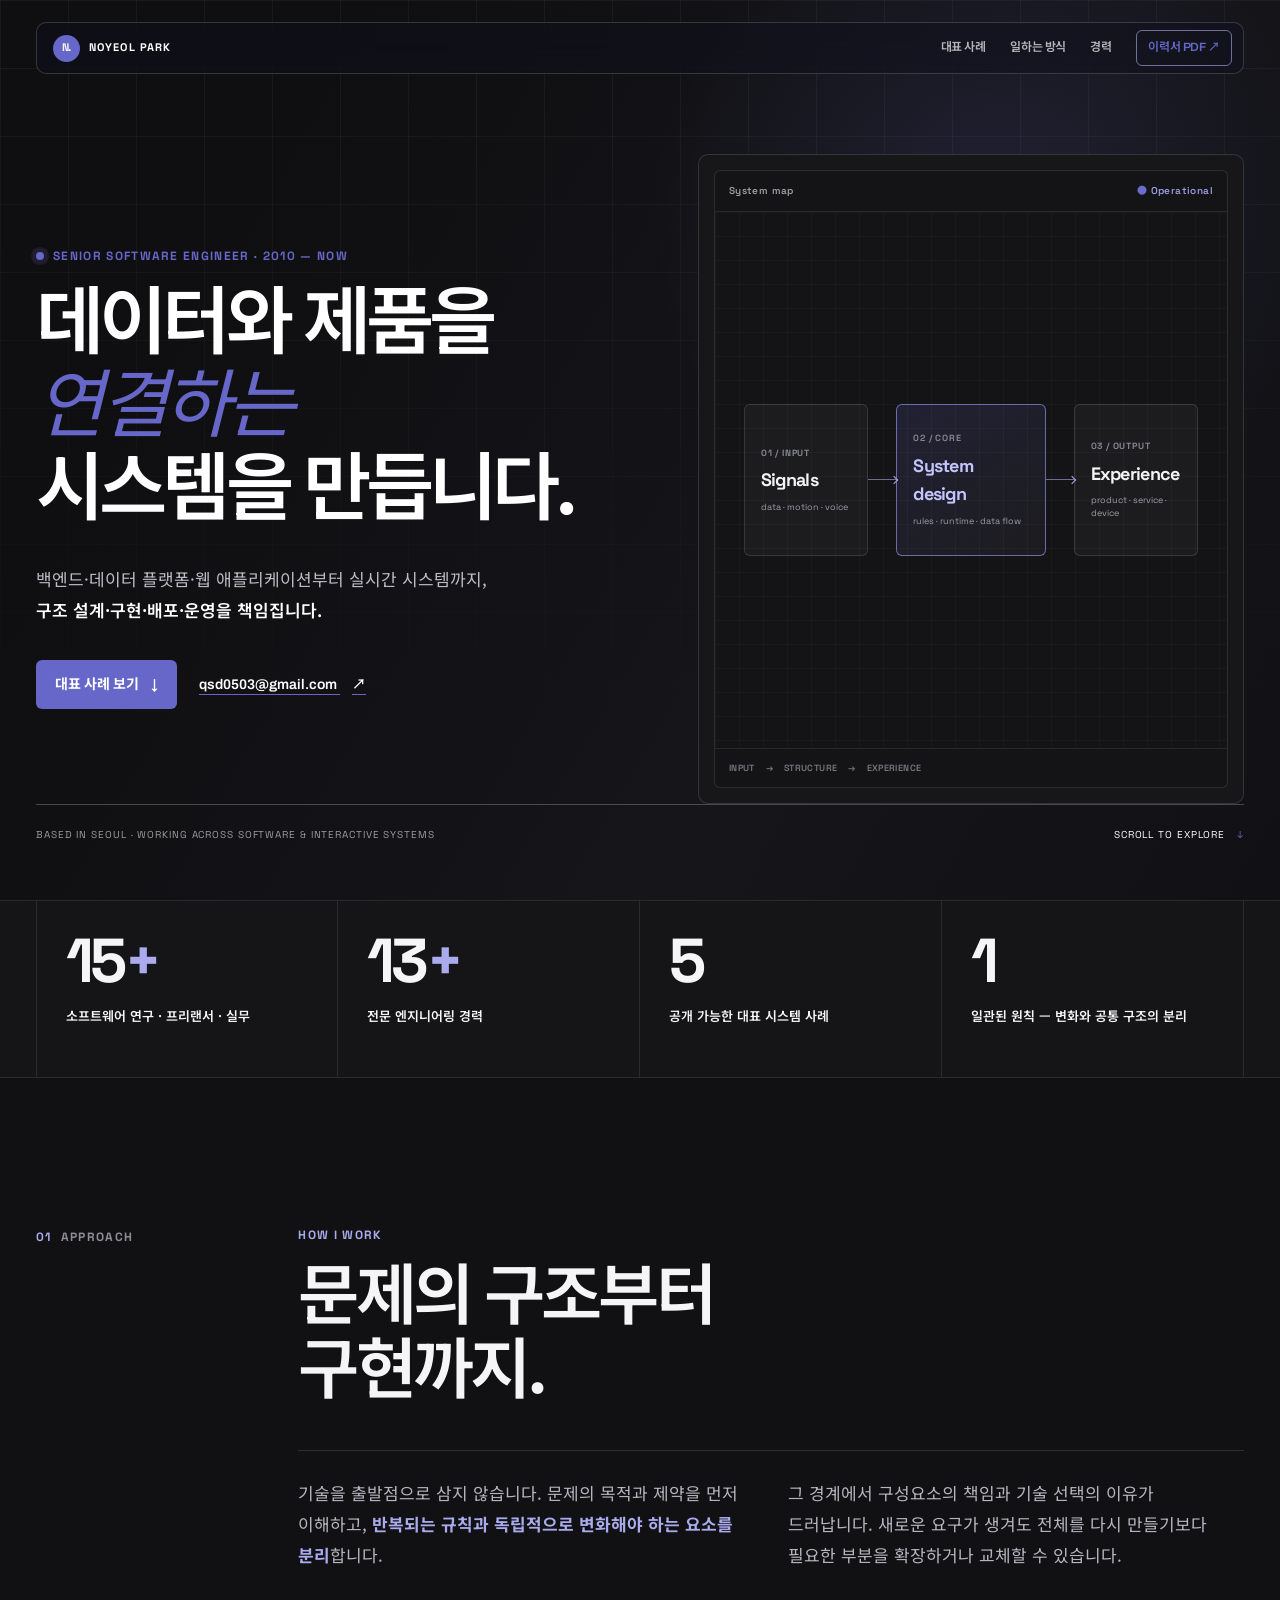
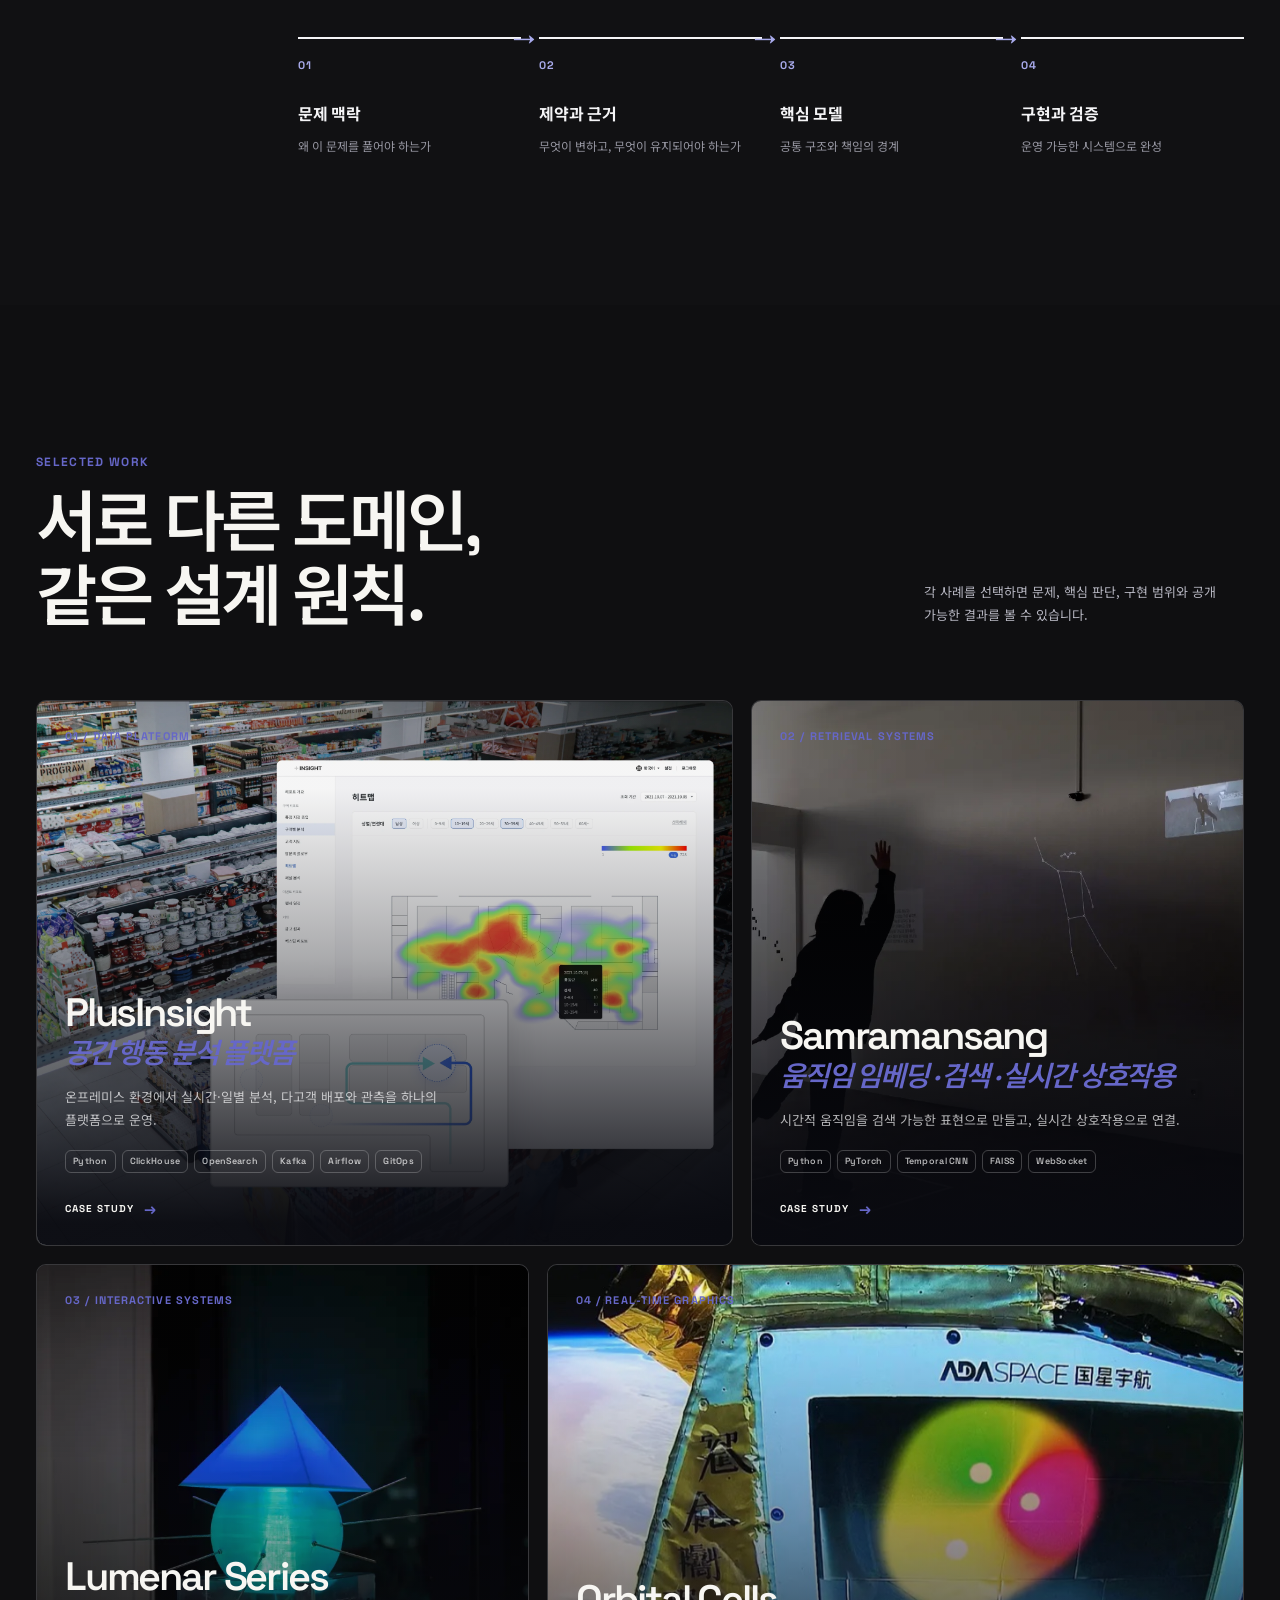
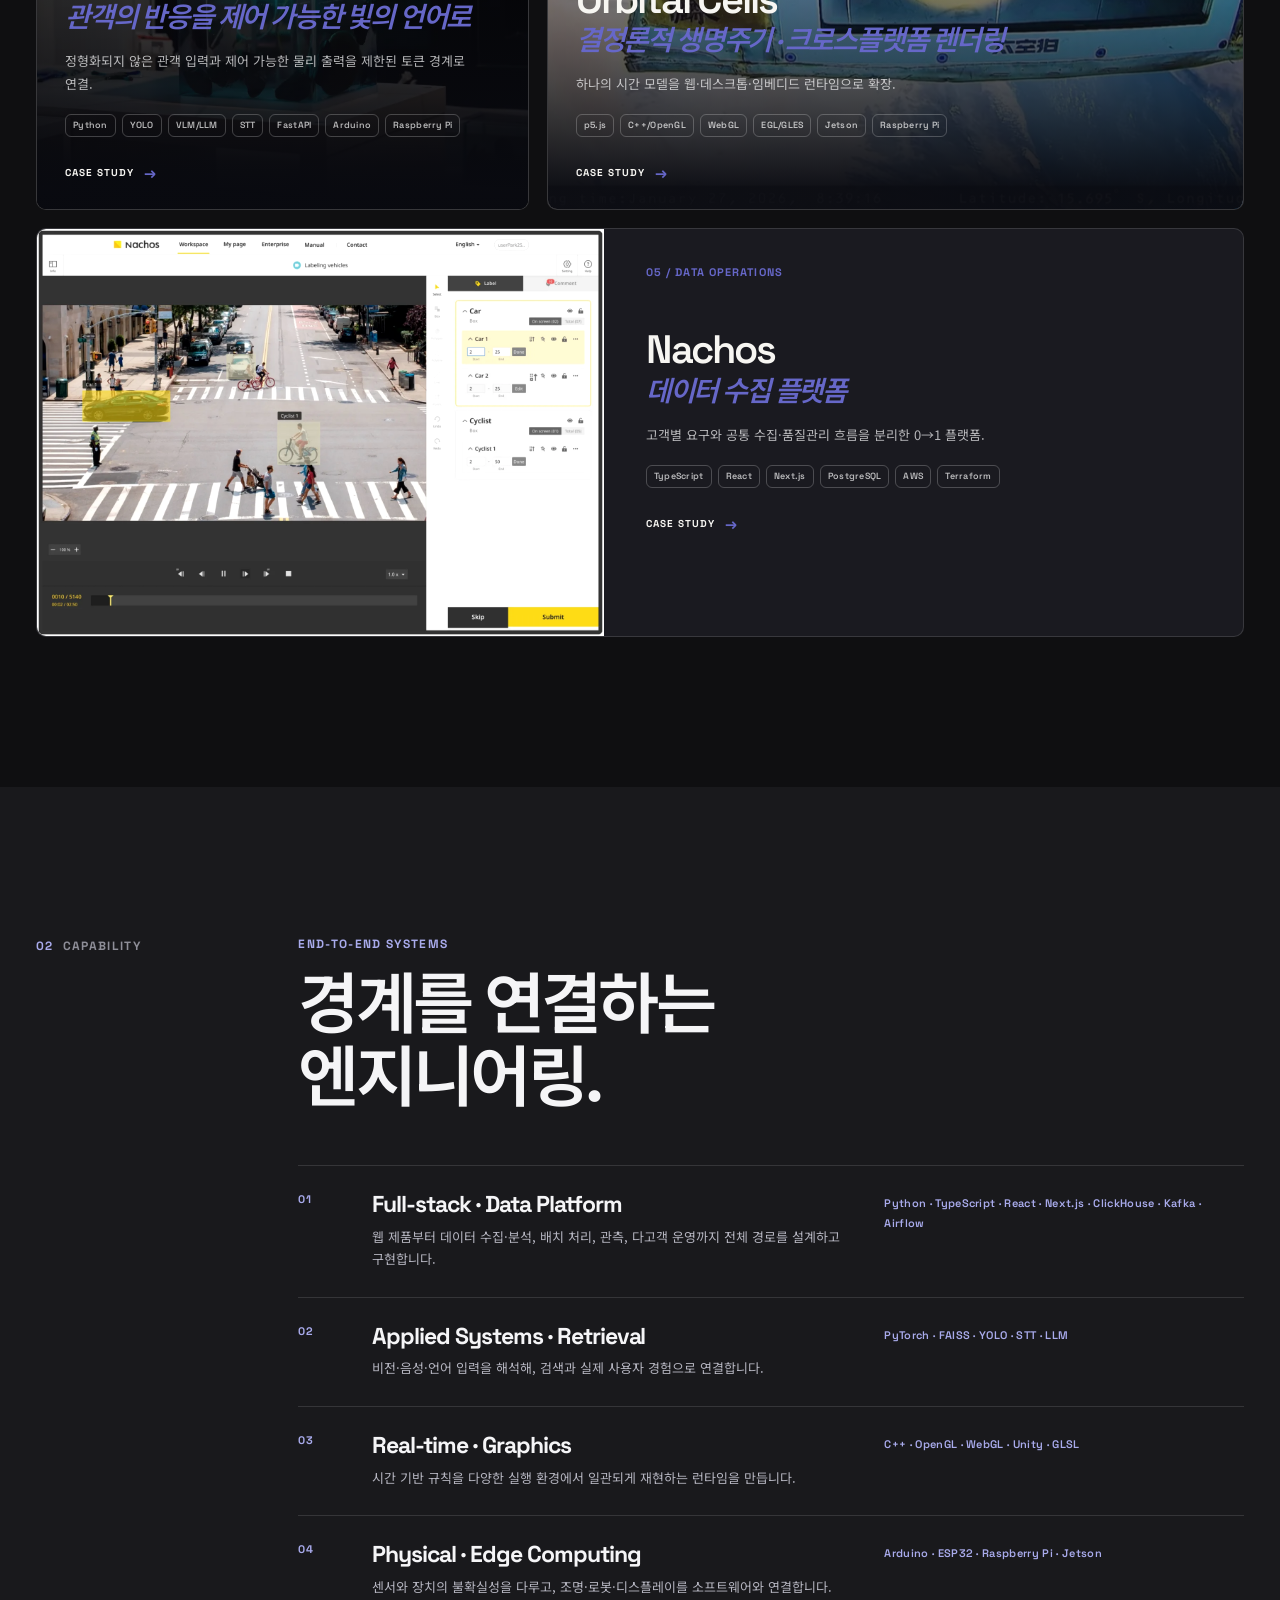
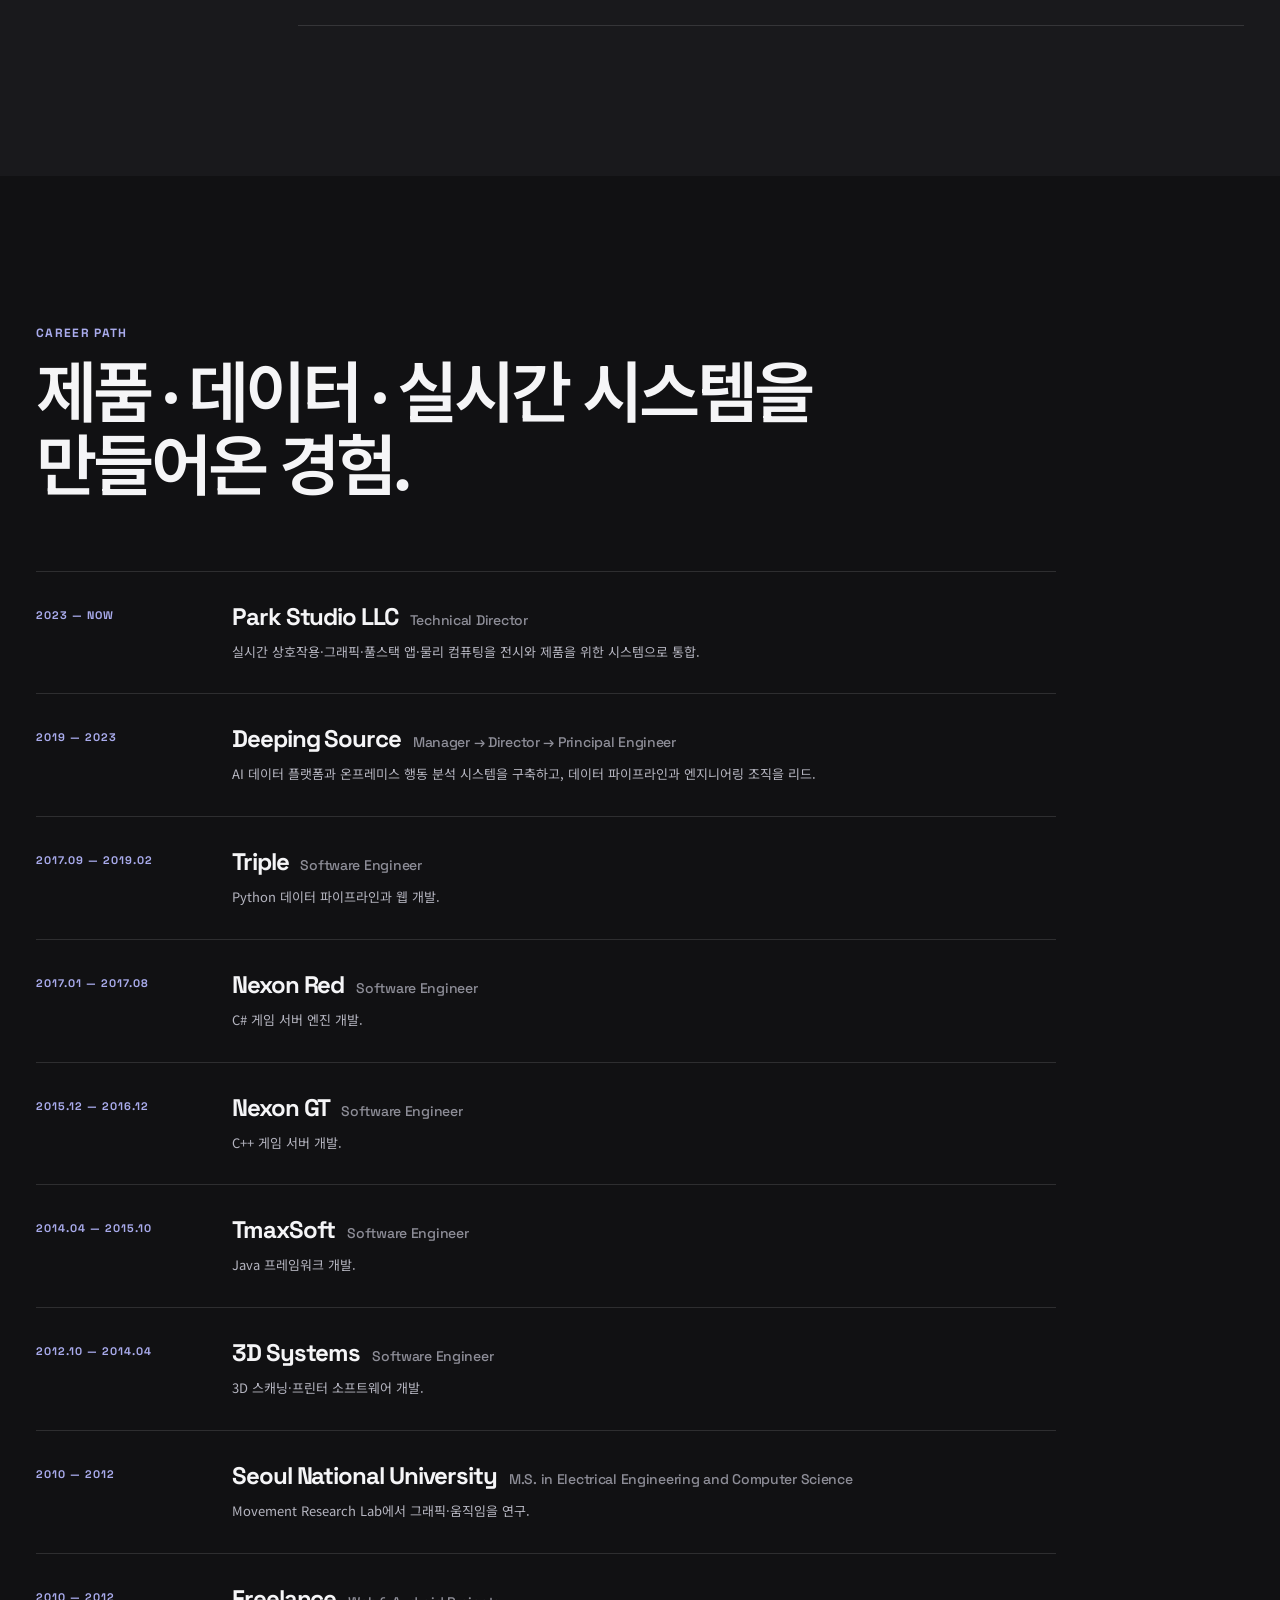
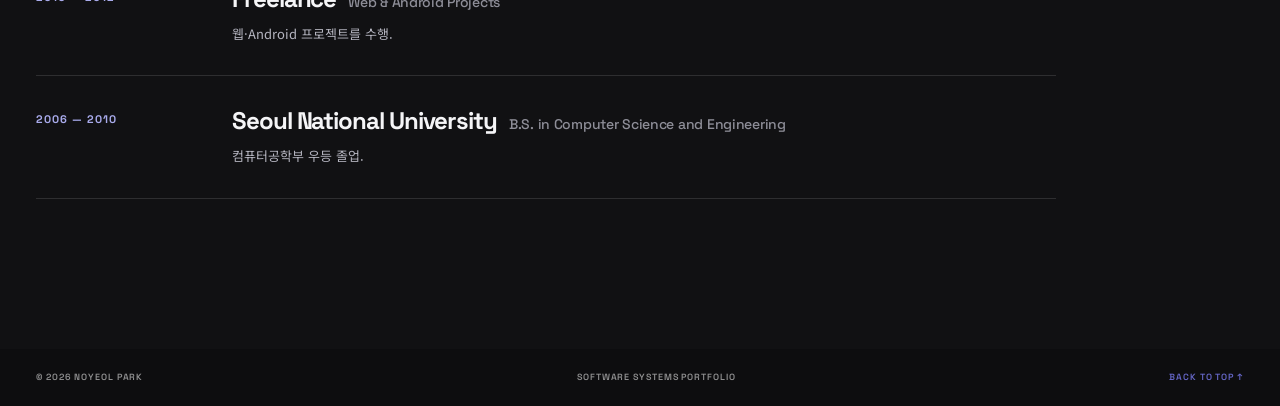
==== commit 8572beb3: "Update index.html and styles.css for improved SEO and design consistency" ====
--- a/index.html
+++ b/index.html
@@ -7,6 +7,22 @@
       name="description"
       content="박노열 — Backend, Data Systems와 실시간 인터랙티브 시스템을 설계하는 Senior Software Engineer 포트폴리오"
     />
+    <link rel="canonical" href="https://pinesau.com/" />
+    <meta property="og:type" content="website" />
+    <meta property="og:locale" content="ko_KR" />
+    <meta property="og:site_name" content="박노열 포트폴리오" />
+    <meta property="og:url" content="https://pinesau.com/" />
+    <meta property="og:title" content="박노열 — Senior Software Engineer" />
+    <meta property="og:description" content="Backend, Data Systems와 실시간 인터랙티브 시스템을 설계하는 Senior Software Engineer 포트폴리오" />
+    <meta property="og:image" content="https://pinesau.com/assets/images/og/portfolio-system-map.png" />
+    <meta property="og:image:width" content="1200" />
+    <meta property="og:image:height" content="630" />
+    <meta property="og:image:alt" content="박노열 Senior Software Engineer 포트폴리오" />
+    <meta name="twitter:card" content="summary_large_image" />
+    <meta name="twitter:title" content="박노열 — Senior Software Engineer" />
+    <meta name="twitter:description" content="Backend, Data Systems와 실시간 인터랙티브 시스템을 설계하는 Senior Software Engineer 포트폴리오" />
+    <meta name="twitter:image" content="https://pinesau.com/assets/images/og/portfolio-system-map.png" />
+    <meta name="twitter:image:alt" content="박노열 Senior Software Engineer 포트폴리오" />
     <title>박노열 — Senior Software Engineer</title>
     <link rel="icon" type="image/svg+xml" href="favicon.svg" />
     <link rel="preconnect" href="https://fonts.googleapis.com" />
@@ -44,7 +60,7 @@
       <section class="hero section" id="top">
         <div class="hero-grid shell">
           <div class="hero-copy reveal">
-            <p class="eyebrow"><span class="status-dot" aria-hidden="true"></span> SOFTWARE SYSTEMS · 2010 — NOW</p>
+            <p class="eyebrow"><span class="status-dot" aria-hidden="true"></span> SENIOR SOFTWARE ENGINEER · 2010 — NOW</p>
             <h1><span class="hero-title-line">데이터와 제품을</span><span><em>연결하는</em><br />시스템을 만듭니다.</span></h1>
             <p class="hero-lede">
               백엔드·데이터 플랫폼·웹 애플리케이션부터 실시간 시스템까지,<br />
@@ -65,7 +81,7 @@
                 <div class="map-link" aria-hidden="true"></div>
                 <div class="map-node"><small>03 / OUTPUT</small><strong>Experience</strong><span>product · service · device</span></div>
               </div>
-              <div class="system-map-footer"><span>INPUT</span><span>→</span><span>STRUCTURE</span><span>→</span><span>WORKING EXPERIENCE</span></div>
+              <div class="system-map-footer"><span>INPUT</span><span>→</span><span>STRUCTURE</span><span>→</span><span>EXPERIENCE</span></div>
             </div>
           </div>
         </div>
--- a/styles.css
+++ b/styles.css
@@ -1,5 +1,3 @@
-@import url('https://fonts.googleapis.com/css2?family=Archivo:wght@400;500;600;700&family=Noto+Sans+KR:wght@400;500;600;700&family=Space+Grotesk:wght@400;500;600;700&display=swap');
-
 :root {
   --ink: #10111d;
   --ink-soft: #282b3a;
@@ -144,32 +142,73 @@
   --orange: #8d8e9b;
   --line: rgba(255, 255, 255, .12);
   --muted: #8e8e98;
-}
-
-body { background: var(--paper); }
+  --radius-sm: 6px;
+  --radius-md: 10px;
+}
+
+body {
+  background: var(--paper);
+  text-rendering: optimizeLegibility;
+}
 ::selection { color: #fff; }
-.site-nav .nav-resume { border-color: rgba(169,171,236,.62); }
+.nav-wrap {
+  border-radius: var(--radius-md);
+  padding-inline: 16px 11px;
+}
+.brand { gap: 9px; font-size: 11px; letter-spacing: .1em; }
+.brand-mark { width: 27px; height: 27px; }
+.site-nav { gap: 24px; }
+.site-nav a { color: rgba(245,245,247,.72); font-size: 12px; letter-spacing: -.01em; }
+.site-nav .nav-resume { border-color: rgba(169,171,236,.62); border-radius: var(--radius-sm); }
 .hero { background: #0f0f11; }
 .hero::before { background: radial-gradient(circle at 77% 24%, rgba(102,103,200,.15), transparent 28%), linear-gradient(120deg, #0f0f11 20%, #15151a 64%, #101015); }
 .status-dot { box-shadow: 0 0 0 5px rgba(102,103,200,.16); }
-.button-primary { color: #fff; background: var(--acid); border-radius: 6px; }
+.eyebrow, .section-overline, .case-index { letter-spacing: .11em; }
+.hero h1 {
+  letter-spacing: -.065em;
+  line-height: 1.12;
+}
+.hero-lede {
+  color: #bcbcc7;
+  font-size: 17px;
+  line-height: 1.82;
+}
+.button { border-radius: var(--radius-sm); }
+.button-primary { color: #fff; background: var(--acid); }
 .button-primary:hover { background: #7779da; }
 
-.hero-art { min-height: 440px; padding: 15px; border: 1px solid rgba(255,255,255,.13); border-radius: 12px; background: #17171a; }
+.hero-art { min-height: 440px; padding: 15px; border: 1px solid rgba(255,255,255,.13); border-radius: var(--radius-md); background: #17171a; }
 .hero-art::before, .hero-art::after { content: none; }
-.system-map { display: flex; height: 100%; min-height: 408px; flex-direction: column; border: 1px solid rgba(255,255,255,.1); border-radius: 8px; overflow: hidden; background: #141417; }
+.system-map { display: flex; height: 100%; min-height: 408px; flex-direction: column; border: 1px solid rgba(255,255,255,.1); border-radius: var(--radius-sm); overflow: hidden; background: #141417; }
 .system-map-bar, .system-map-footer { display: flex; align-items: center; justify-content: space-between; padding: 12px 14px; color: #9d9da7; border-bottom: 1px solid rgba(255,255,255,.09); font-family: var(--display); font-size: 10px; font-weight: 600; letter-spacing: .04em; }
 .system-map-footer { justify-content: flex-start; gap: 11px; margin-top: auto; border-top: 1px solid rgba(255,255,255,.09); border-bottom: 0; color: #777782; font-size: 9px; }
 .map-status { color: #9b9ce4; }.map-status::first-letter { color: #6b6ccd; }
 .system-map-body { display: grid; flex: 1; grid-template-columns: 1fr 28px 1.2fr 28px 1fr; align-items: center; gap: 0; padding: 29px; background-image: linear-gradient(rgba(255,255,255,.028) 1px, transparent 1px), linear-gradient(90deg, rgba(255,255,255,.028) 1px, transparent 1px); background-size: 24px 24px; }
-.map-node { display: flex; min-height: 152px; flex-direction: column; justify-content: center; gap: 6px; padding: 16px; border: 1px solid rgba(255,255,255,.12); border-radius: 7px; background: rgba(255,255,255,.035); }
+.map-node { display: flex; min-height: 152px; flex-direction: column; justify-content: center; gap: 6px; padding: 16px; border: 1px solid rgba(255,255,255,.12); border-radius: var(--radius-sm); background: rgba(255,255,255,.035); }
 .map-node small { color: #858590; font-family: var(--display); font-size: 9px; font-weight: 700; letter-spacing: .09em; }.map-node strong { color: #f3f3f6; font-family: var(--display); font-size: 18px; letter-spacing: -.04em; }.map-node span { color: #9d9da8; font-family: var(--display); font-size: 9px; line-height: 1.45; }.map-node--core { border-color: rgba(136,137,222,.72); background: linear-gradient(145deg, rgba(102,103,200,.17), rgba(255,255,255,.035)); }.map-node--core strong { color: #c4c5ff; }
 .map-link { position: relative; height: 1px; background: rgba(169,171,236,.6); }.map-link::after { content: ''; position: absolute; top: 50%; right: -1px; width: 5px; height: 5px; border-top: 1px solid #a9abec; border-right: 1px solid #a9abec; transform: translateY(-50%) rotate(45deg); }
 
 .proof-strip { border-block: 1px solid rgba(255,255,255,.09); color: var(--ink); background: #151518; }.proof-item, .proof-item:first-child { border-color: rgba(255,255,255,.09); }.proof-item strong span { color: var(--blue); }
-.work { background: #0f0f11; }.project-card { border-color: rgba(255,255,255,.13); border-radius: 10px; background: #1a1a1e; }.project-card:hover { border-color: rgba(169,171,236,.75); }.project-card--nachos { background: #1a1a20; }.nachos-visual { background: radial-gradient(circle at 45% 48%, #45456b, #24242b 57%, #17171b); }.nachos-visual::before, .nachos-visual::after { border-color: rgba(169,171,236,.45); }.data-node { box-shadow: 0 0 0 7px rgba(102,103,200,.12); }.project-tags i { border-color: rgba(255,255,255,.22); color: rgba(255,255,255,.7); }
+.approach h2, .section-heading h2, .contact h2 {
+  letter-spacing: -.055em;
+  line-height: 1.1;
+}
+.approach-statement p, .heading-note, .capability-row p, .timeline li div > p {
+  color: #b5b5c0;
+}
+.reasoning-path small { color: #9696a1; }
+.work { background: #0f0f11; }.project-card { border-color: rgba(255,255,255,.13); border-radius: var(--radius-md); background: #1a1a1e; }.project-card:hover { border-color: rgba(169,171,236,.75); }.project-card--nachos { background: #1a1a20; }.nachos-visual { background: radial-gradient(circle at 45% 48%, #45456b, #24242b 57%, #17171b); }.nachos-visual::before, .nachos-visual::after { border-color: rgba(169,171,236,.45); }.data-node { box-shadow: 0 0 0 7px rgba(102,103,200,.12); }.project-tags i { border-color: rgba(255,255,255,.22); color: rgba(255,255,255,.7); }
+.project-title { letter-spacing: -.055em; line-height: 1.07; }
+.project-summary { color: rgba(245,245,247,.72); line-height: 1.75; }
+.project-tags { gap: 6px; }
+.project-tags i { border-radius: var(--radius-sm); }
 .capability { background: var(--paper-deep); }.career, .more-work { background: var(--paper); }.more-work-item:hover { color: var(--blue); }
 .contact { background: #111114; }.contact::before { background: radial-gradient(circle, rgba(102,103,200,.21), rgba(55,56,96,.1) 43%, transparent 68%); }.site-footer { background: #0d0d0f; }
+
+.case-page-title { letter-spacing: -.065em; line-height: 1.05; }
+.case-page-lede { color: #bebec8; line-height: 1.82; }
+.case-summary-card, .case-constraint, .case-result, .case-flow, .case-flow-node, .case-dual-flow > div, .mermaid-diagram { border-radius: var(--radius-sm); }
+.case-detail-section > p { color: #bebec8; line-height: 1.85; }
 
 @media (max-width: 620px) {
   .hero-art { min-height: 300px; padding: 10px; }
@@ -215,3 +254,7 @@
 .case-learning-signal p { margin: 11px 0 0; color: #a9a9b2; font-family: 'Noto Sans KR', sans-serif; font-size: 12px; line-height: 1.75; word-break: keep-all; }
 @media (max-width: 820px) { .case-learning-grid { grid-template-columns: 1fr; } }
 @media (max-width: 820px) { .case-detail-section { display: block; }.case-detail-section > .case-section-index { margin: 0 0 18px; } }
+
+/* Final typography pass for the long-form case studies. */
+.case-page-title { letter-spacing: -.065em; line-height: 1.06; }
+.case-page-lede, .case-detail-section > p { color: #bebec8; line-height: 1.82; }
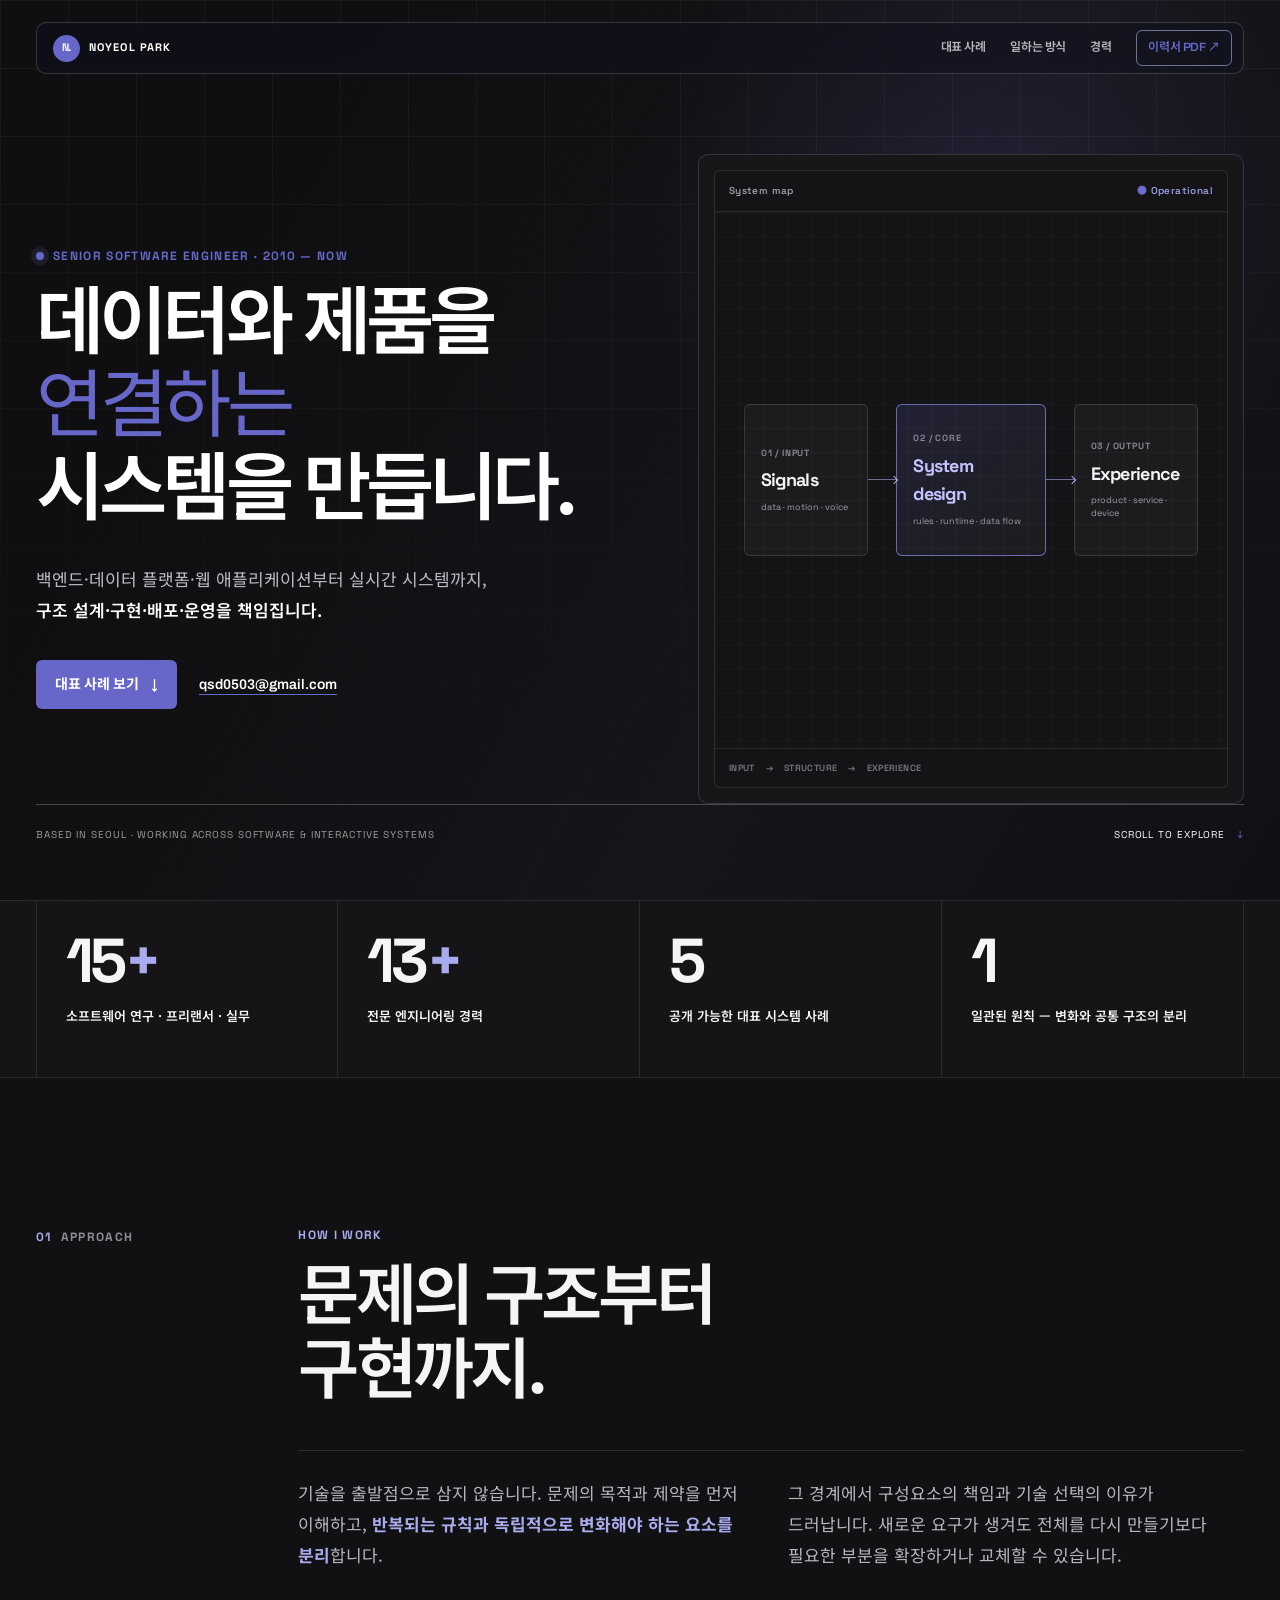
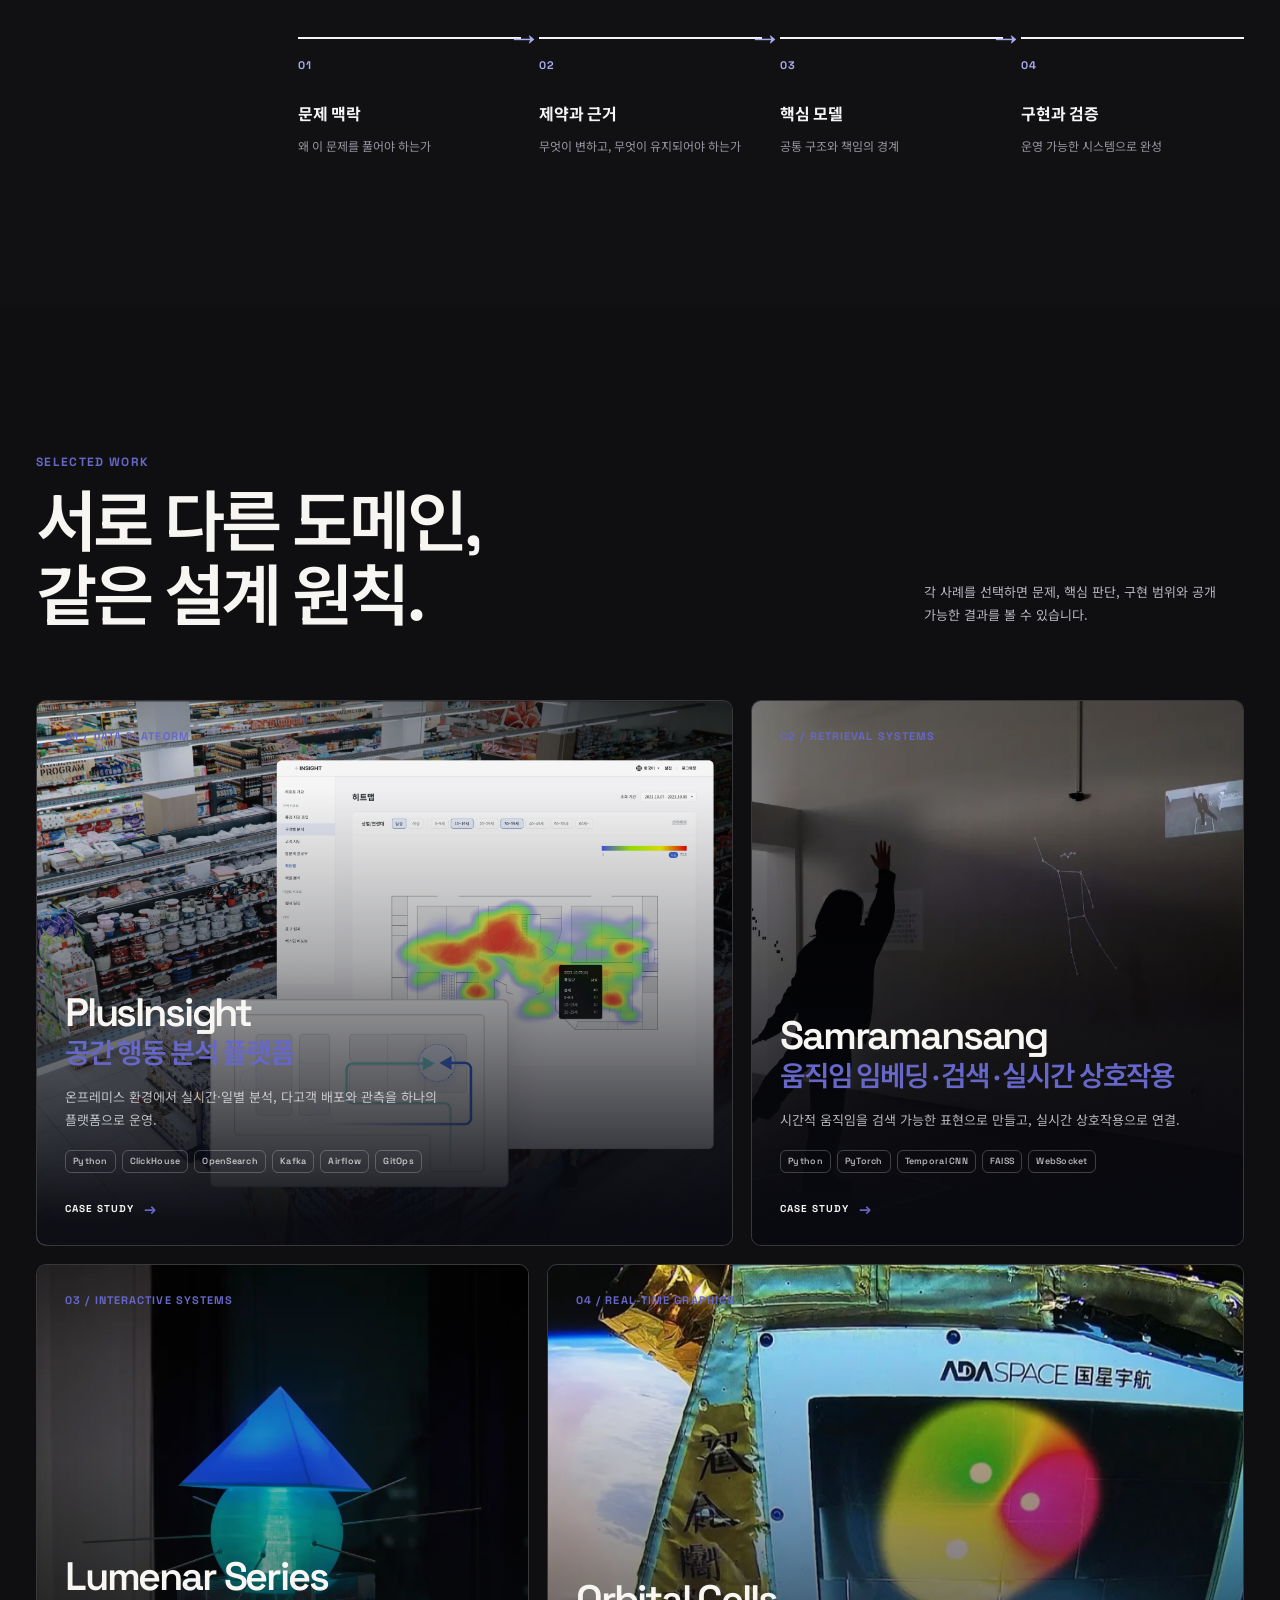
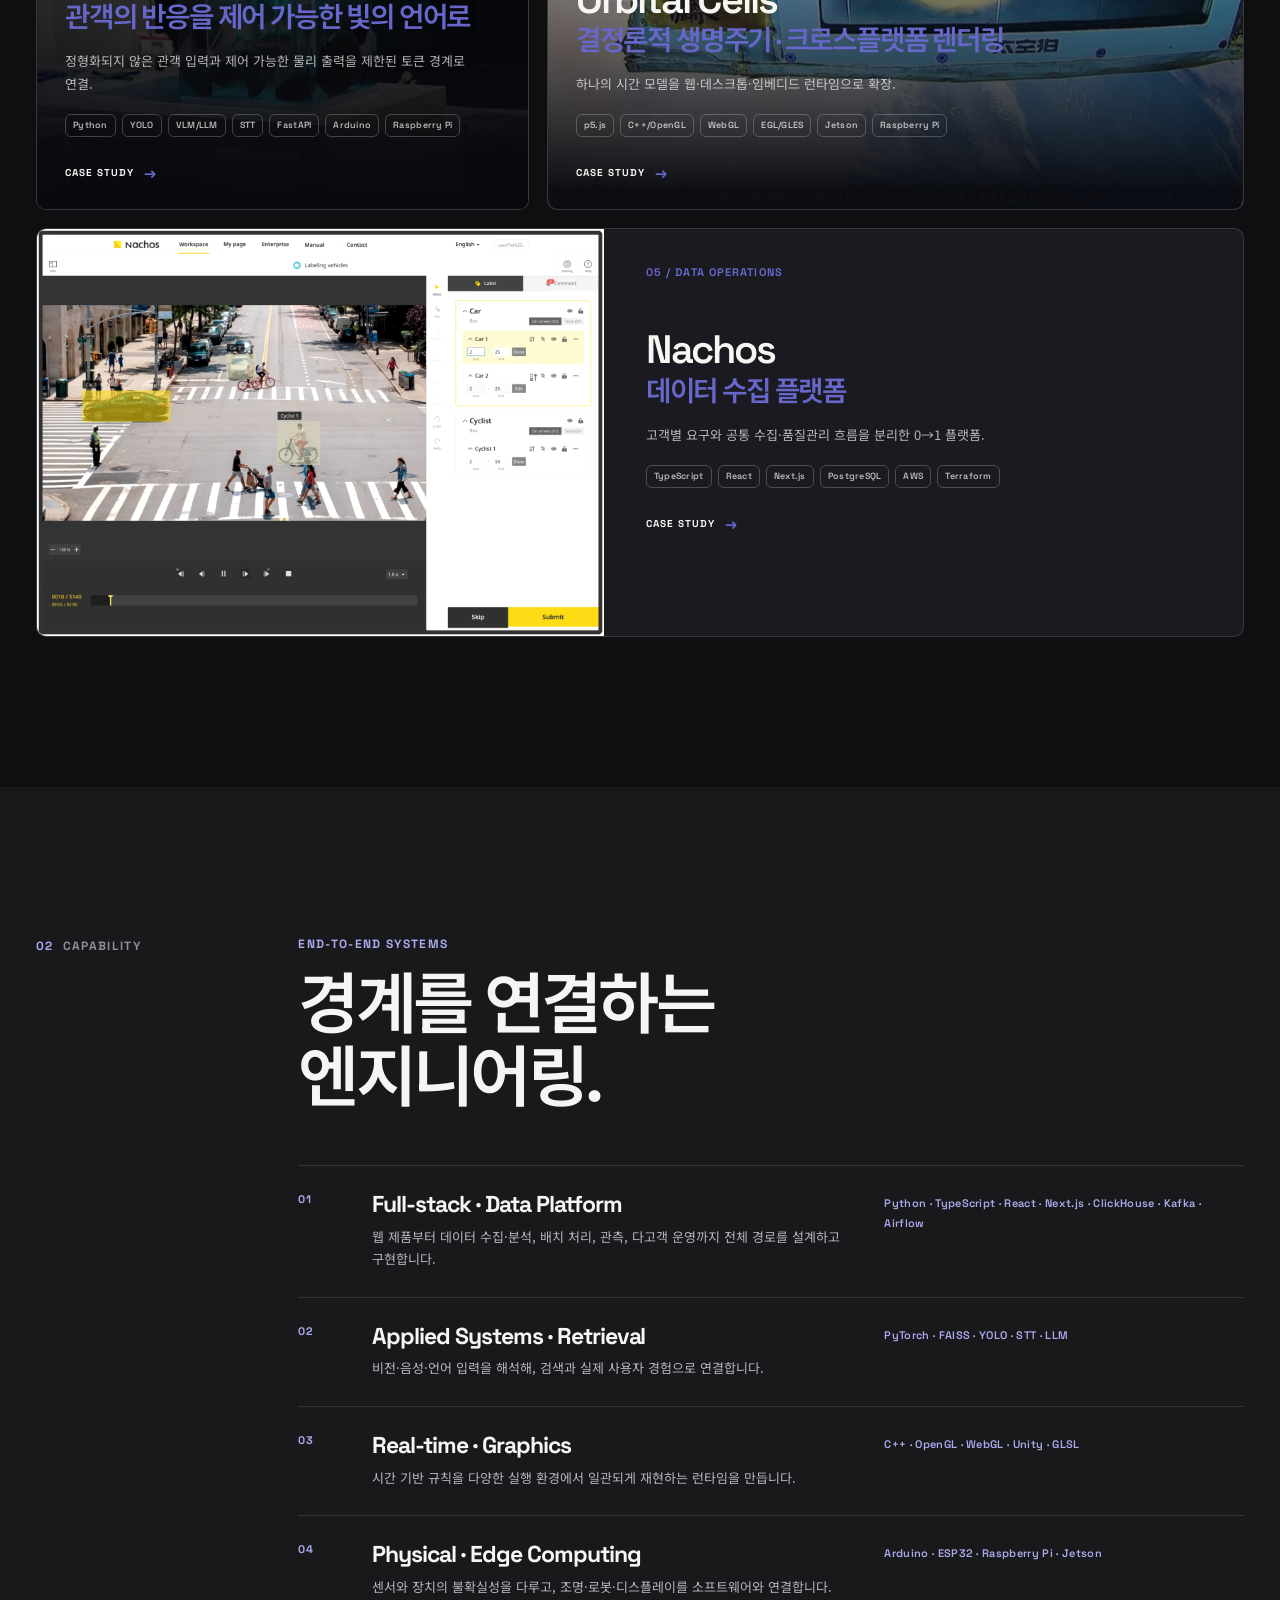
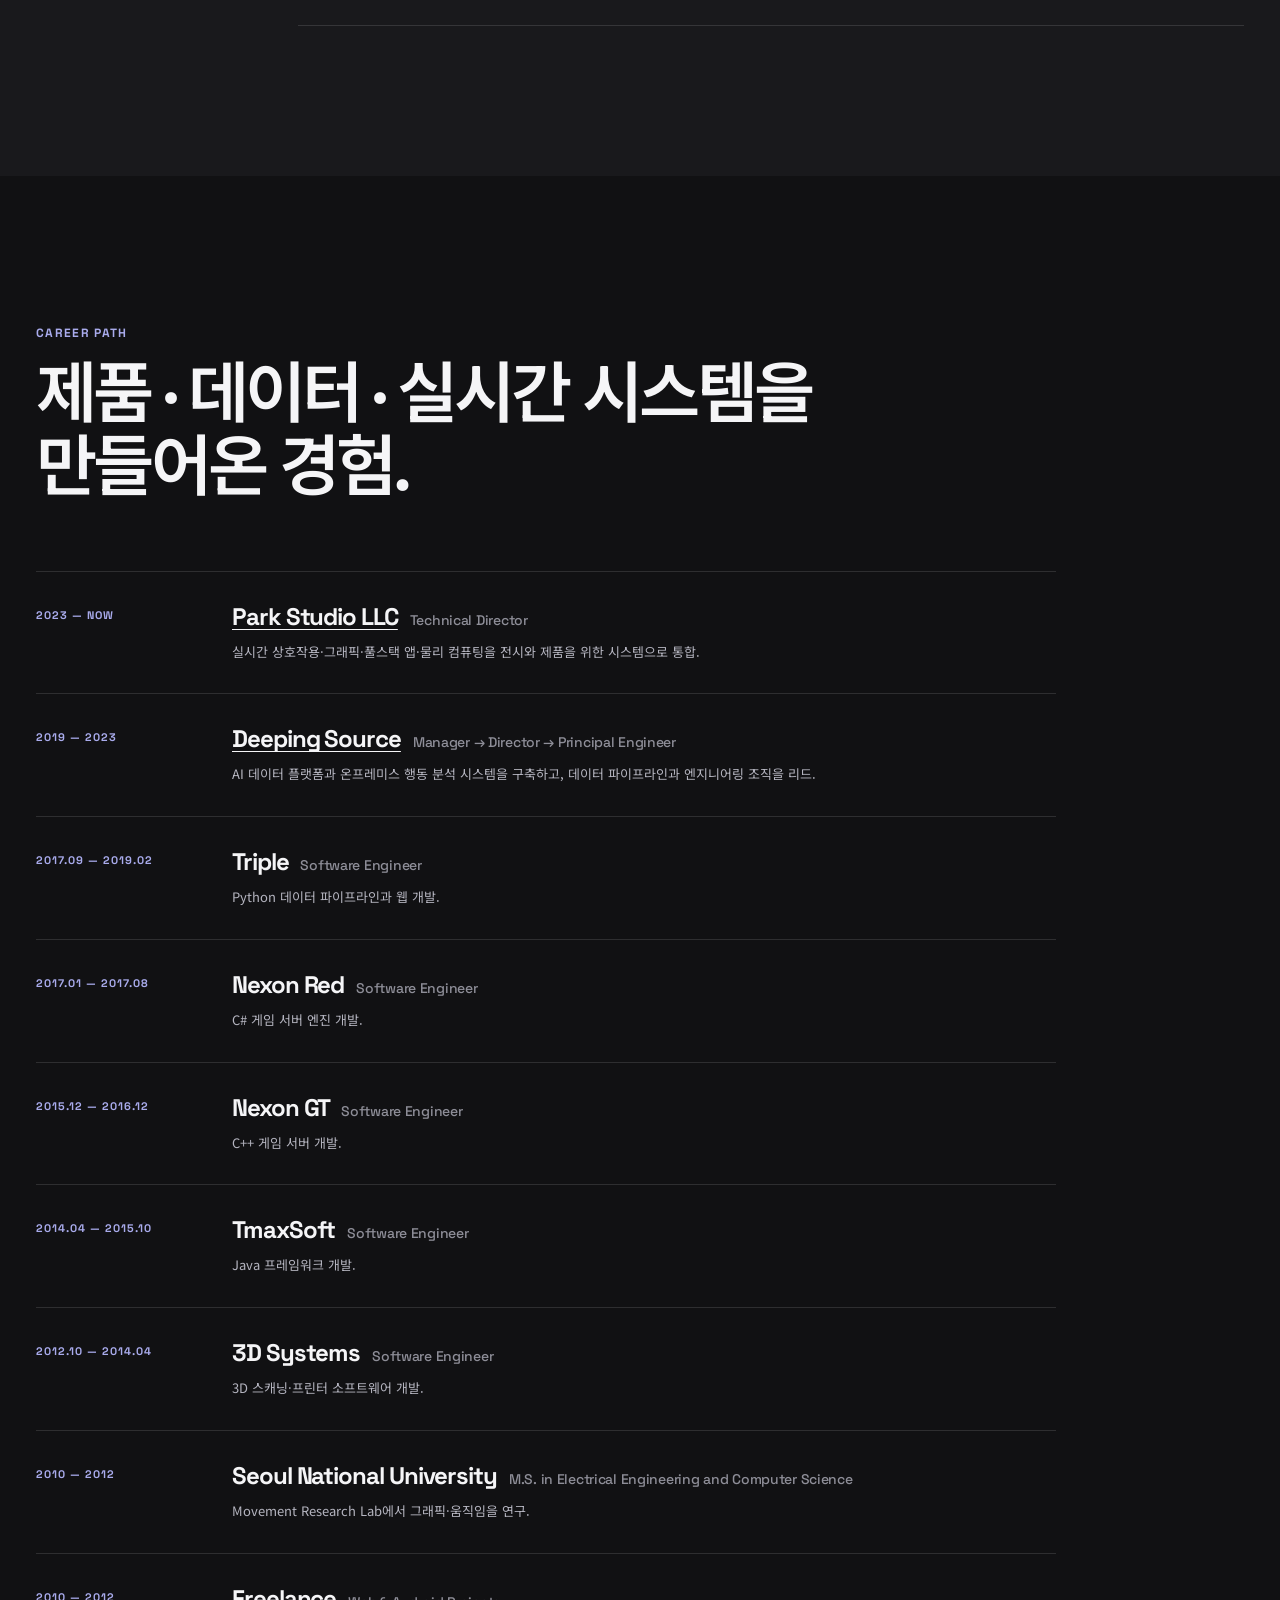
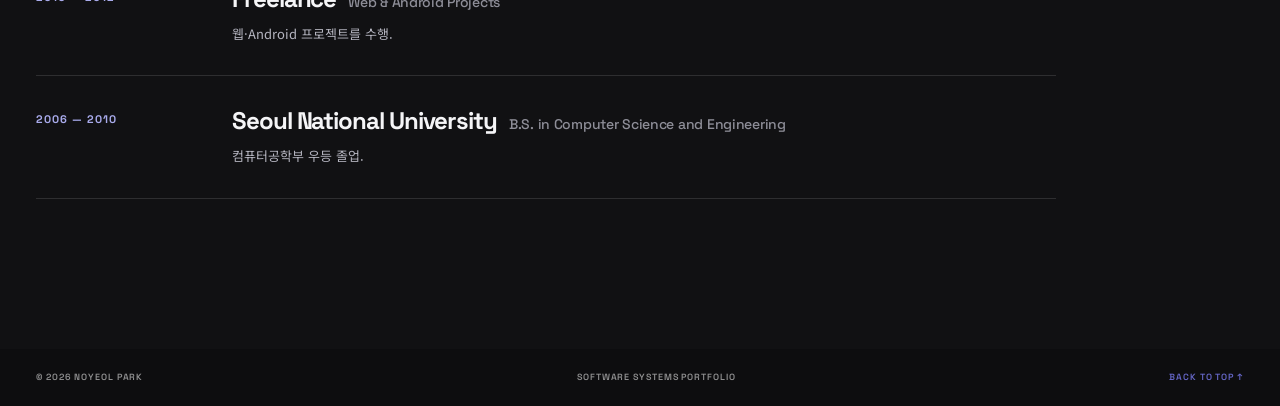
==== commit 6c8e2eb0: "Enhance case study pages by adding company links and improving styles for better user experience" ====
--- a/index.html
+++ b/index.html
@@ -68,7 +68,7 @@
             </p>
             <div class="hero-actions">
               <a class="button button-primary" href="#work">대표 사례 보기 <span aria-hidden="true">↓</span></a>
-              <a class="text-link" href="mailto:qsd0503@gmail.com">qsd0503@gmail.com <span aria-hidden="true">↗</span></a>
+              <a class="text-link" href="mailto:qsd0503@gmail.com">qsd0503@gmail.com</a>
             </div>
           </div>
           <div class="hero-art reveal" aria-label="시스템의 입력과 출력이 연결되는 구조 다이어그램" role="img">
@@ -220,8 +220,8 @@
             <div><p class="section-overline">CAREER PATH</p><h2>제품 · 데이터 · 실시간 시스템을<br />만들어온 경험.</h2></div>
           </div>
           <ol class="timeline">
-            <li class="reveal"><p class="timeline-date">2023 — NOW</p><div><h3>Park Studio LLC <span>Technical Director</span></h3><p>실시간 상호작용·그래픽·풀스택 앱·물리 컴퓨팅을 전시와 제품을 위한 시스템으로 통합.</p></div></li>
-            <li class="reveal"><p class="timeline-date">2019 — 2023</p><div><h3>Deeping Source <span>Manager → Director → Principal Engineer</span></h3><p>AI 데이터 플랫폼과 온프레미스 행동 분석 시스템을 구축하고, 데이터 파이프라인과 엔지니어링 조직을 리드.</p></div></li>
+            <li class="reveal"><p class="timeline-date">2023 — NOW</p><div><h3><a class="company-link" href="https://parkstudio.space" target="_blank" rel="noreferrer">Park Studio LLC</a> <span>Technical Director</span></h3><p>실시간 상호작용·그래픽·풀스택 앱·물리 컴퓨팅을 전시와 제품을 위한 시스템으로 통합.</p></div></li>
+            <li class="reveal"><p class="timeline-date">2019 — 2023</p><div><h3><a class="company-link" href="https://www.deepingsource.io/" target="_blank" rel="noreferrer">Deeping Source</a> <span>Manager → Director → Principal Engineer</span></h3><p>AI 데이터 플랫폼과 온프레미스 행동 분석 시스템을 구축하고, 데이터 파이프라인과 엔지니어링 조직을 리드.</p></div></li>
             <li class="reveal"><p class="timeline-date">2017.09 — 2019.02</p><div><h3>Triple <span>Software Engineer</span></h3><p>Python 데이터 파이프라인과 웹 개발.</p></div></li>
             <li class="reveal"><p class="timeline-date">2017.01 — 2017.08</p><div><h3>Nexon Red <span>Software Engineer</span></h3><p>C# 게임 서버 엔진 개발.</p></div></li>
             <li class="reveal"><p class="timeline-date">2015.12 — 2016.12</p><div><h3>Nexon GT <span>Software Engineer</span></h3><p>C++ 게임 서버 개발.</p></div></li>
--- a/styles.css
+++ b/styles.css
@@ -20,7 +20,10 @@
 button, a { font: inherit; }
 button { border: 0; }
 a { color: inherit; }
+em { font-style: normal; }
 img { display: block; max-width: 100%; }
+.company-link { text-decoration-thickness: 1px; text-decoration-color: currentColor; text-underline-offset: .18em; }
+.company-link:hover, .company-link:focus-visible { color: var(--blue); }
 ::selection { background: var(--acid); color: var(--ink); }
 
 .shell { width: var(--shell); margin-inline: auto; }
@@ -53,7 +56,7 @@
 .hero h1 { max-width: 700px; margin: 0; font-family: var(--display); font-size: clamp(54px, 5.8vw, 88px); line-height: 1.14; letter-spacing: -.075em; font-weight: 600; word-break: keep-all; }
 .hero-title-line { display: block; }
 h1 em, h2 em { font-family: Georgia, 'Noto Serif KR', serif; font-weight: 400; letter-spacing: -.06em; }
-.hero h1 em { color: var(--acid); font-family: inherit; font-style: italic; }
+.hero h1 em { color: var(--acid); font-family: inherit; font-style: normal; }
 .hero-lede { max-width: 570px; margin: 34px 0; color: rgba(255,255,255,.74); font-family: 'Noto Sans KR', sans-serif; font-size: 18px; line-height: 1.85; word-break: keep-all; }
 .hero-lede strong { color: white; font-weight: 600; }
 .hero-actions { display: flex; align-items: center; flex-wrap: wrap; gap: 22px; }
@@ -220,7 +223,7 @@
 .case-page-hero { position: relative; padding: 152px 0 74px; border-bottom: 1px solid var(--line); background: linear-gradient(140deg, #111113 30%, #15151b); }.case-page-hero::after { content: ''; position: absolute; inset: 0; z-index: 0; pointer-events: none; background-image: linear-gradient(rgba(255,255,255,.025) 1px, transparent 1px), linear-gradient(90deg, rgba(255,255,255,.025) 1px, transparent 1px); background-size: 56px 56px; mask-image: linear-gradient(to right, #000, transparent 72%); }
 .case-page-hero .shell, .case-page-summary .shell, .case-page-detail .shell, .case-page-next .shell { position: relative; z-index: 1; }.case-page-back { display: inline-flex; align-items: center; gap: 9px; color: #aaaab4; font-family: var(--display); font-size: 11px; font-weight: 700; letter-spacing: .06em; text-decoration: none; }.case-page-back:hover { color: var(--blue); }.case-page-kicker { margin: 50px 0 14px; color: var(--blue); font-family: var(--display); font-size: 11px; font-weight: 700; letter-spacing: .12em; }.case-page-title { max-width: 970px; margin: 0; color: #f7f7f8; font-family: var(--display); font-size: clamp(52px, 7vw, 104px); font-weight: 600; line-height: .95; letter-spacing: -.075em; word-break: keep-all; }.case-page-title em { color: #b8b9f2; font-family: var(--display); font-size: .62em; font-style: normal; }.case-page-lede { max-width: 740px; margin: 31px 0 0; color: #c3c3cc; font-family: 'Noto Sans KR', sans-serif; font-size: 18px; line-height: 1.85; word-break: keep-all; }.case-page-meta { display: flex; flex-wrap: wrap; gap: 9px 23px; margin-top: 31px; color: #8f8f99; font-family: var(--display); font-size: 10px; font-weight: 700; letter-spacing: .08em; }.case-page-meta span::before { content: '•'; margin-right: 7px; color: var(--blue); }.case-page-media { width: 100%; height: min(56vw, 570px); margin-top: 55px; overflow: hidden; border: 1px solid rgba(255,255,255,.13); border-radius: 11px; background: #1a1a1e; }.case-page-media img { width: 100%; height: 100%; object-fit: cover; }.case-page-media--diagram { display: grid; place-items: center; padding: 34px; background: radial-gradient(circle at 52% 45%, rgba(102,103,200,.19), transparent 45%), #17171b; }
 .case-page-title { line-height: 1.08; }
-.case-page-title em { display: block; margin-top: 5px; color: var(--acid); font-family: inherit; font-size: .7em; font-style: italic; }
+.case-page-title em { display: block; margin-top: 5px; color: var(--acid); font-family: inherit; font-size: .7em; font-style: normal; }
 
 .case-page-summary { padding: 82px 0; border-bottom: 1px solid var(--line); background: #17171a; }.case-section-kicker { margin: 0 0 25px; color: var(--blue); font-family: var(--display); font-size: 11px; font-weight: 700; letter-spacing: .13em; }.case-summary-grid { display: grid; grid-template-columns: repeat(4, 1fr); border-top: 1px solid var(--line); border-left: 1px solid var(--line); }.case-summary-card { min-height: 220px; padding: 25px; border-right: 1px solid var(--line); border-bottom: 1px solid var(--line); }.case-summary-card h2 { margin: 0; color: #a7a7b0; font-family: var(--display); font-size: 10px; letter-spacing: .1em; }.case-summary-card p { margin: 31px 0 0; color: #ececf0; font-family: 'Noto Sans KR', sans-serif; font-size: 14px; line-height: 1.75; word-break: keep-all; }.case-summary-card .case-metric { margin-top: 37px; color: #b8b9f2; font-family: var(--display); font-size: 35px; font-weight: 600; letter-spacing: -.06em; line-height: 1; }.case-summary-card .case-metric small { display: block; margin-top: 13px; color: #e6e6eb; font-family: 'Noto Sans KR', sans-serif; font-size: 12px; font-weight: 500; letter-spacing: 0; line-height: 1.6; }
 .case-page-detail { padding: 116px 0 130px; }.case-detail-layout { display: grid; grid-template-columns: 166px minmax(0, 1fr); gap: clamp(42px, 8vw, 140px); }.case-detail-index { color: #93939d; font-family: var(--display); font-size: 11px; font-weight: 700; letter-spacing: .1em; }.case-detail-index span { color: var(--blue); }.case-detail-content { max-width: 900px; }.case-detail-section { padding: 0 0 78px; margin-bottom: 76px; border-bottom: 1px solid var(--line); }.case-detail-section:last-child { margin-bottom: 0; }.case-detail-section h2 { max-width: 760px; margin: 0 0 25px; color: #f4f4f6; font-family: var(--display); font-size: clamp(32px, 4.2vw, 54px); font-weight: 600; letter-spacing: -.06em; line-height: 1.05; word-break: keep-all; }.case-detail-section > p { max-width: 760px; margin: 0 0 16px; color: #c1c1ca; font-family: 'Noto Sans KR', sans-serif; font-size: 16px; line-height: 1.9; word-break: keep-all; }.case-detail-section strong { color: #f2f2f5; }.case-constraint-grid, .case-result-grid { display: grid; grid-template-columns: repeat(3, 1fr); gap: 12px; margin-top: 36px; }.case-constraint, .case-result { padding: 19px; border: 1px solid var(--line); border-radius: 7px; background: rgba(255,255,255,.025); }.case-constraint h3, .case-result h3 { margin: 0; color: #c1c2f7; font-family: var(--display); font-size: 13px; letter-spacing: -.02em; }.case-constraint p, .case-result p { margin: 11px 0 0; color: #a9a9b2; font-family: 'Noto Sans KR', sans-serif; font-size: 12px; line-height: 1.75; word-break: keep-all; }
